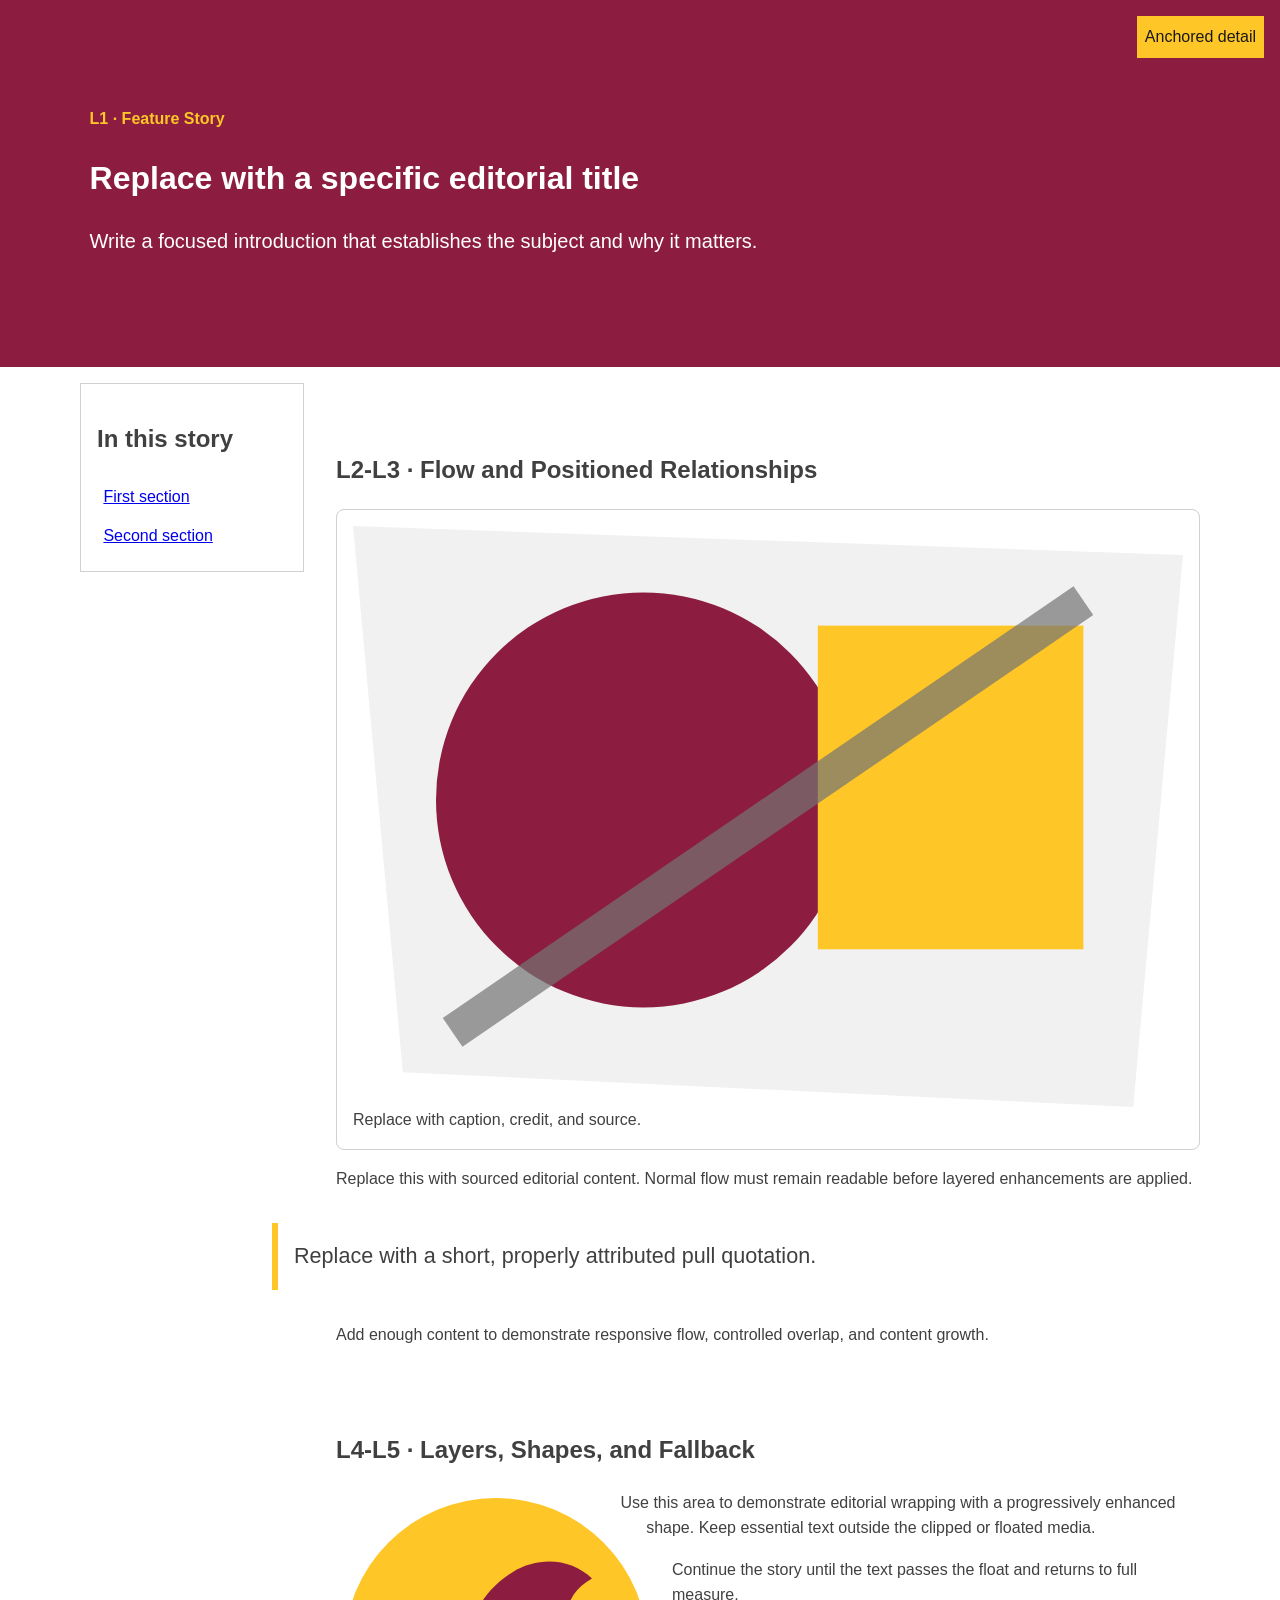
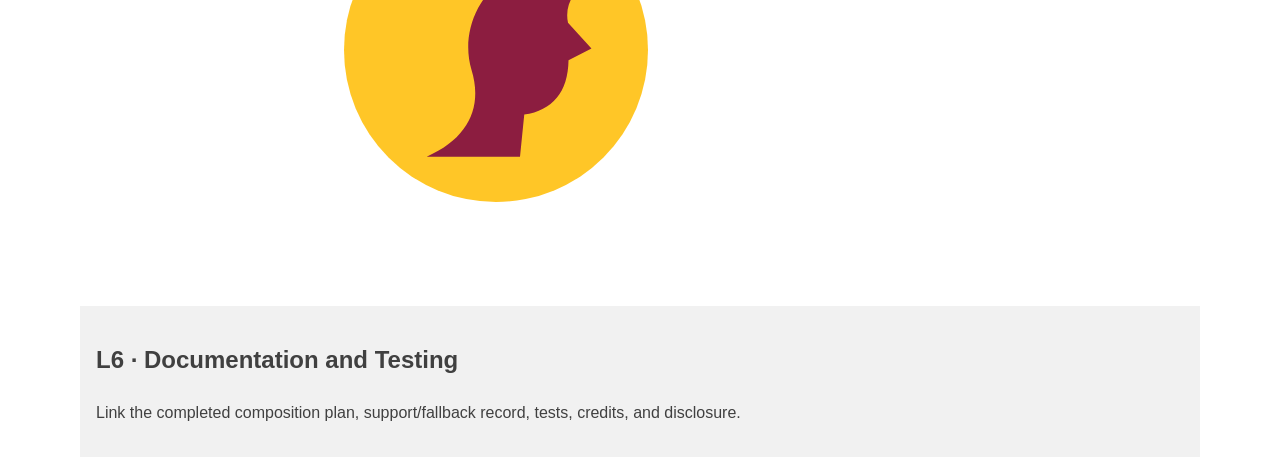
==== index.html @ 97b0f98b "Import starter files in repo" ====
<!doctype html>
<html lang="en">
    <head>
        <meta charset="utf-8">
        <meta name="viewport" content="width=device-width,initial-scale=1">
        <title>Layered Feature Story</title>
        <link rel="stylesheet" href="styles.css">
    </head>
    <body>
        <header class="feature-header">
            <p class="eyebrow">L1 · Feature Story</p>
            <h1>Replace with a specific editorial title</h1>
            <p class="lede">Write a focused introduction that establishes the subject and why it matters.</p>
            <span class="issue-badge">Anchored detail</span>
        </header>
        <main>
            <aside class="story-guide">
                <h2>In this story</h2>
                <a href="#section-one">First section</a>
                <a href="#section-two">Second section</a>
            </aside>
            <article>
                <section id="section-one">
                    <h2>L2-L3 · Flow and Positioned Relationships</h2>
                    <figure class="feature-figure">
                        <img src="feature.svg" alt="Replace with a contextual alternative" width="1000" height="700">
                        <figcaption>Replace with caption, credit, and source.</figcaption>
                    </figure>
                    <p>Replace this with sourced editorial content. Normal flow must remain readable before layered enhancements are applied.</p>
                    <blockquote class="pull-quote">Replace with a short, properly attributed pull quotation.</blockquote>
                    <p>Add enough content to demonstrate responsive flow, controlled overlap, and content growth.</p>
                </section>
                <section id="section-two">
                    <h2>L4-L5 · Layers, Shapes, and Fallback</h2>
                    <img class="shape-portrait" src="portrait.svg" alt="Replace with a contextual alternative" width="600" height="600">
                    <p>Use this area to demonstrate editorial wrapping with a progressively enhanced shape. Keep essential text outside the clipped or floated media.</p>
                    <p>Continue the story until the text passes the float and returns to full measure.</p>
                </section>
            </article>
            <section class="documentation">
                <h2>L6 · Documentation and Testing</h2>
                <p>Link the completed composition plan, support/fallback record, tests, credits, and disclosure.</p>
            </section>
        </main>
    </body>
    </html>
---- styles.css ----
:root{
    --color-text:#404040;
    --color-surface:#fff;
    --color-action:#8c1d40;
    --color-accent:#ffc627;
    --color-border:#d0d0d0;
    --color-muted:#5c6670;
    --space-3:1rem;
    --radius:.5rem;
    --measure:68ch;
    --layer-base:0;
    --layer-raised:10;
    --layer-sticky:20;
    --layer-overlay:30;
}
*,*::before,*::after{
    box-sizing:border-box;
}
html{
    scroll-behavior:smooth;
}
body{
    margin:0;
    color:var(--color-text);
    background:var(--color-surface);
    font-family:Arial,sans-serif;
    line-height:1.6;
}
.feature-header{
    position:relative;
    padding:clamp(2rem,7vw,6rem);
    background:var(--color-action);
    color:#fff;
}
.eyebrow{
    color:var(--color-accent);
    font-weight:700;
}
.lede{
    max-width:var(--measure);
    font-size:1.25rem;
}
.issue-badge{
    position:absolute;
    inset-block-start:1rem;
    inset-inline-end:1rem;
    padding:.5rem;
    background:var(--color-accent);
    color:#191919;
}
main{
    display:grid;
    gap:2rem;
    max-width:72rem;
    margin:auto;
    padding:var(--space-3);
}
article{
    min-width:0;
}
article section{
    display:flow-root;
    margin-block:3rem;
    scroll-margin-block-start:6rem;
}
.story-guide{
    align-self:start;
    padding:1rem;
    border:1px solid var(--color-border);
}
.story-guide a{
    display:block;
    padding:.4rem;
}
.feature-figure{
    position:relative;
    margin:0;
    padding:1rem;
    border:1px solid var(--color-border);
    border-radius:var(--radius);
}
img{
    display:block;
    max-width:100%;
    height:auto;
}
.pull-quote{
    margin:2rem 0;
    padding:1rem;
    border-inline-start:.4rem solid var(--color-accent);
    font-size:1.35rem;
}
.shape-portrait{
    width:min(45%,20rem);
    margin:0 1rem 1rem 0;
    border-radius:50%;
}
.documentation{
    grid-column:1/-1;
    padding:1rem;
    background:#f1f1f1;
}
@media (min-width:52rem){
    main{
        grid-template-columns:14rem 1fr;
    }
    .story-guide{
        position:sticky;
        inset-block-start:1rem;
        z-index:var(--layer-sticky);
    }
    .pull-quote{
        position:relative;
        z-index:var(--layer-raised);
        margin-inline-start:-4rem;
        background:var(--color-surface);;
    }
    @supports (shape-outside:circle(50%)){
        .shape-portrait{
            float:inline-start;
            shape-outside:circle(50%);
            shape-margin:1rem;}
        }
    }
    @supports (clip-path:polygon(0 0)){
        .feature-figure img{
            clip-path:polygon(0 0,100% 5%,94% 100%,6% 94%);}
        }
        :focus-visible{
            outline:.2rem solid var(--color-accent);
            outline-offset:.2rem;
        }
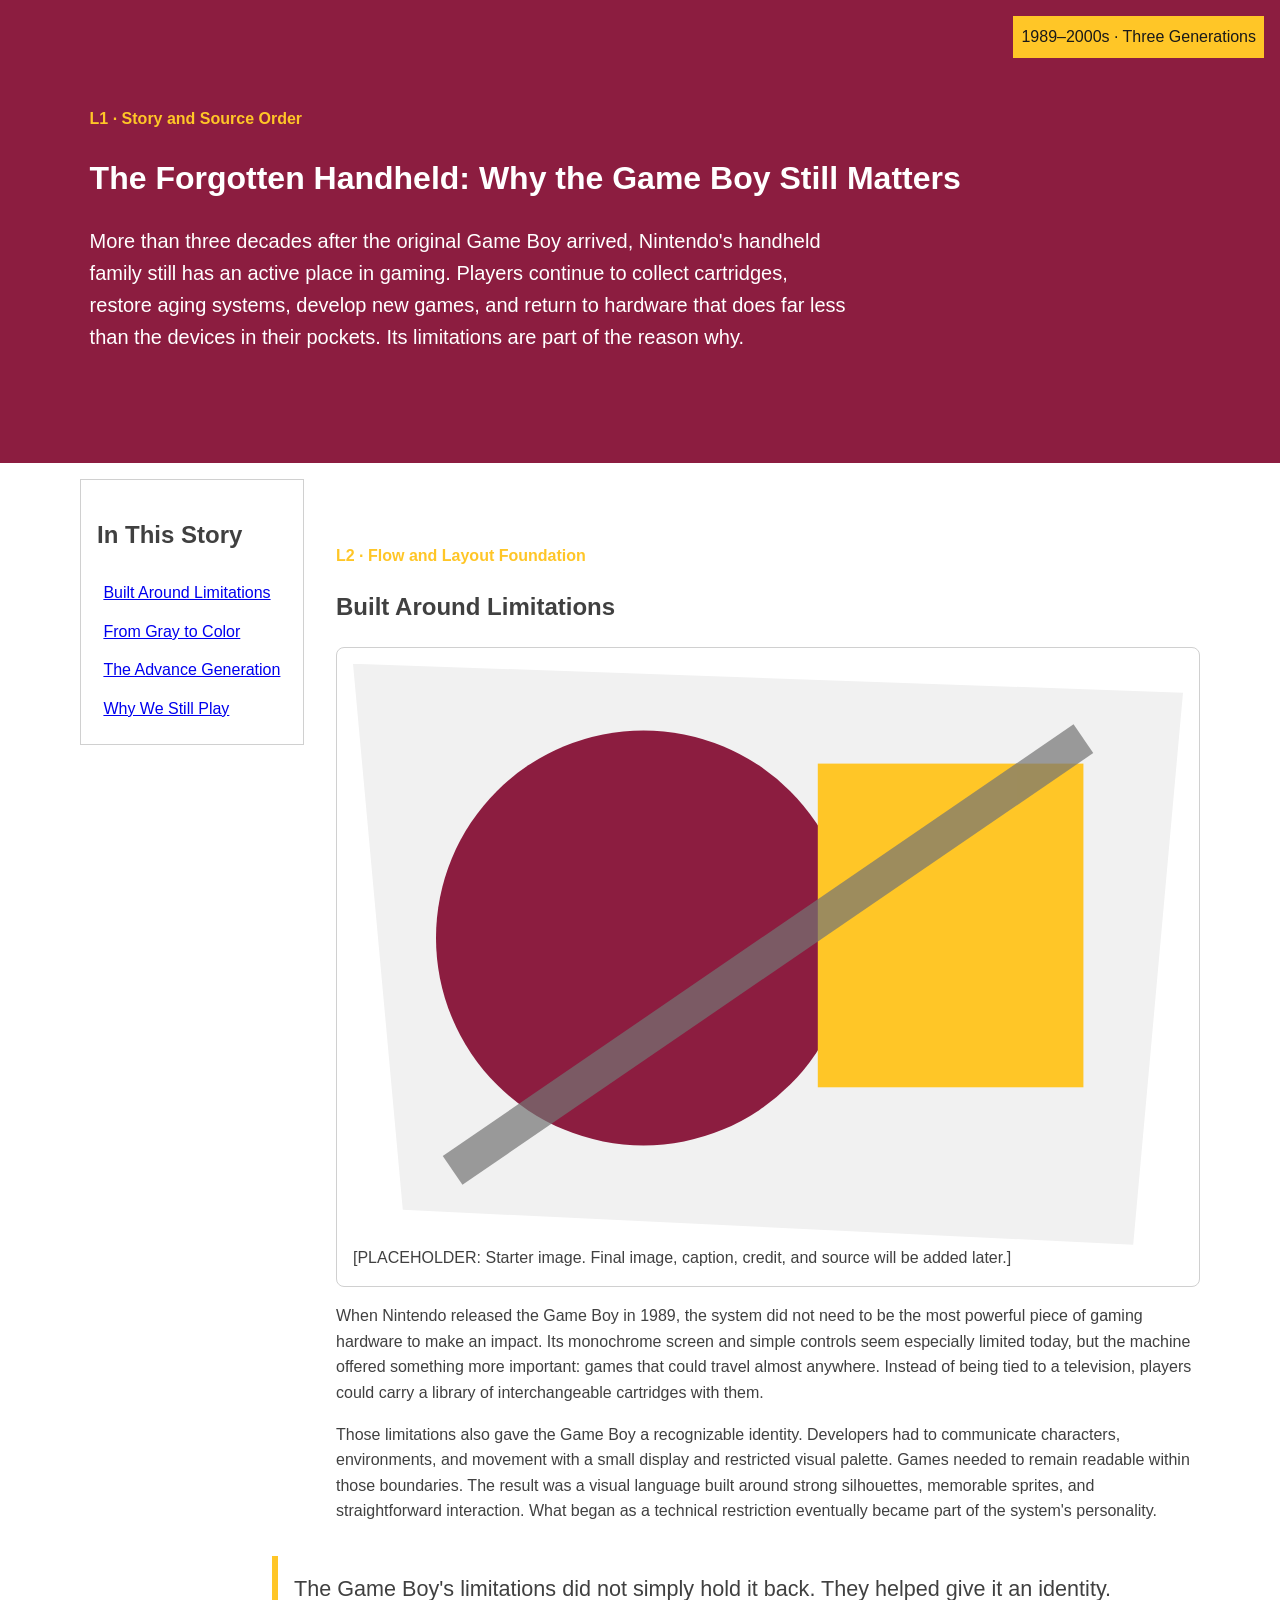
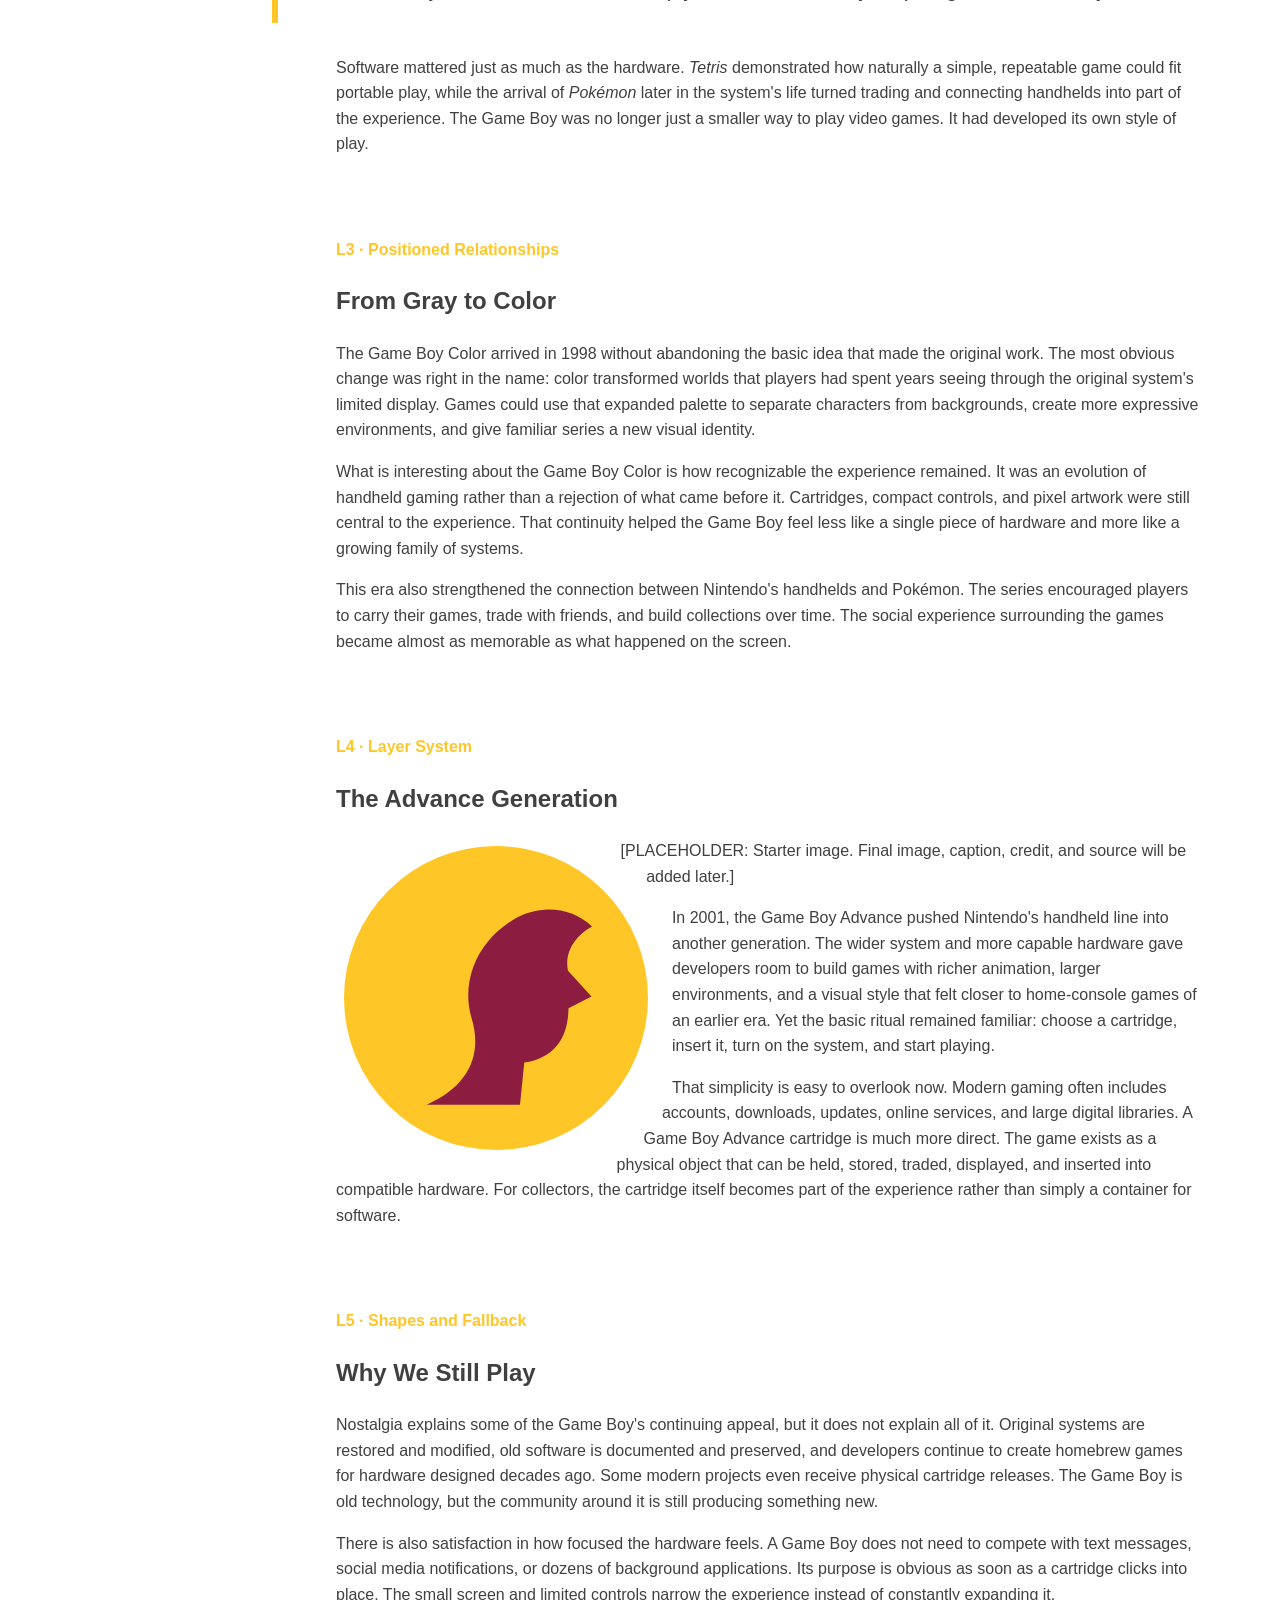
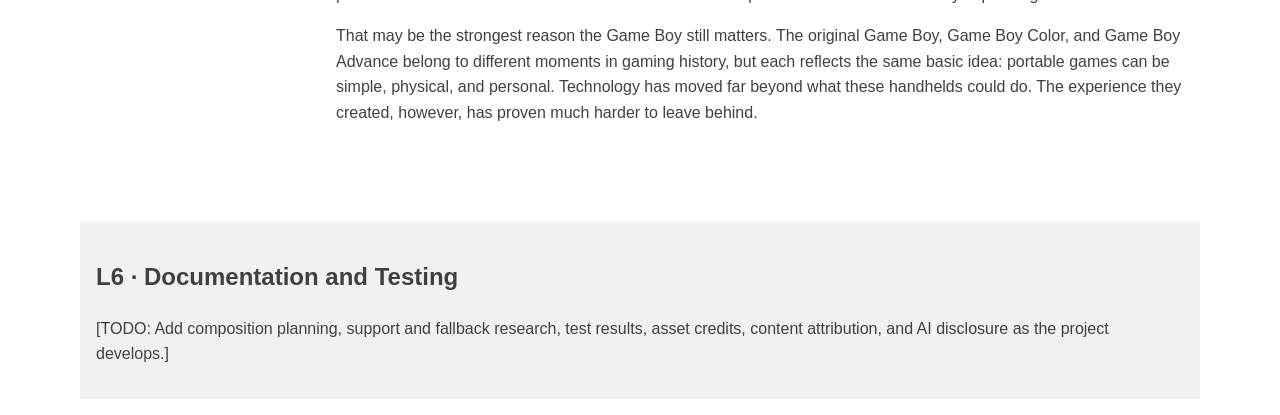
==== commit b0ed519b: "Restore composition plan, add researched Game Boy feature, add sources and credits page" ====
--- a/index.html
+++ b/index.html
@@ -2,45 +2,235 @@
 <html lang="en">
     <head>
         <meta charset="utf-8">
-        <meta name="viewport" content="width=device-width,initial-scale=1">
-        <title>Layered Feature Story</title>
+        <meta name="viewport" content="width=device-width, initial-scale=1">
+        <title>The Forgotten Handheld: Why the Game Boy Still Matters</title>
         <link rel="stylesheet" href="styles.css">
     </head>
+
     <body>
         <header class="feature-header">
-            <p class="eyebrow">L1 · Feature Story</p>
-            <h1>Replace with a specific editorial title</h1>
-            <p class="lede">Write a focused introduction that establishes the subject and why it matters.</p>
-            <span class="issue-badge">Anchored detail</span>
+            <p class="eyebrow">L1 · Story and Source Order</p>
+
+            <h1>The Forgotten Handheld: Why the Game Boy Still Matters</h1>
+
+            <span class="issue-badge">1989–2000s · Three Generations</span>
+
+            <p class="lede">
+                More than three decades after the original Game Boy arrived,
+                Nintendo's handheld family still has an active place in gaming.
+                Players continue to collect cartridges, restore aging systems,
+                develop new games, and return to hardware that does far less
+                than the devices in their pockets. Its limitations are part of
+                the reason why.
+            </p>
         </header>
+
         <main>
             <aside class="story-guide">
-                <h2>In this story</h2>
-                <a href="#section-one">First section</a>
-                <a href="#section-two">Second section</a>
+                <h2>In This Story</h2>
+
+                <nav aria-label="Feature story sections">
+                    <a href="#built-around-limitations">
+                        Built Around Limitations
+                    </a>
+                    <a href="#gray-to-color">
+                        From Gray to Color
+                    </a>
+                    <a href="#advance-generation">
+                        The Advance Generation
+                    </a>
+                    <a href="#why-we-still-play">
+                        Why We Still Play
+                    </a>
+                </nav>
             </aside>
+
             <article>
-                <section id="section-one">
-                    <h2>L2-L3 · Flow and Positioned Relationships</h2>
+                <section id="built-around-limitations">
+                    <p class="eyebrow">L2 · Flow and Layout Foundation</p>
+
+                    <h2>Built Around Limitations</h2>
+
                     <figure class="feature-figure">
-                        <img src="feature.svg" alt="Replace with a contextual alternative" width="1000" height="700">
-                        <figcaption>Replace with caption, credit, and source.</figcaption>
+                        <img
+                            src="feature.svg"
+                            alt="Placeholder artwork to be replaced with final Game Boy media"
+                            width="1000"
+                            height="700"
+                        >
+                        <figcaption>
+                            [PLACEHOLDER: Starter image. Final image, caption,
+                            credit, and source will be added later.]
+                        </figcaption>
                     </figure>
-                    <p>Replace this with sourced editorial content. Normal flow must remain readable before layered enhancements are applied.</p>
-                    <blockquote class="pull-quote">Replace with a short, properly attributed pull quotation.</blockquote>
-                    <p>Add enough content to demonstrate responsive flow, controlled overlap, and content growth.</p>
-                </section>
-                <section id="section-two">
-                    <h2>L4-L5 · Layers, Shapes, and Fallback</h2>
-                    <img class="shape-portrait" src="portrait.svg" alt="Replace with a contextual alternative" width="600" height="600">
-                    <p>Use this area to demonstrate editorial wrapping with a progressively enhanced shape. Keep essential text outside the clipped or floated media.</p>
-                    <p>Continue the story until the text passes the float and returns to full measure.</p>
+
+                    <p>
+                        When Nintendo released the Game Boy in 1989, the system
+                        did not need to be the most powerful piece of gaming
+                        hardware to make an impact. Its monochrome screen and
+                        simple controls seem especially limited today, but the
+                        machine offered something more important: games that
+                        could travel almost anywhere. Instead of being tied to
+                        a television, players could carry a library of
+                        interchangeable cartridges with them.
+                    </p>
+
+                    <p>
+                        Those limitations also gave the Game Boy a recognizable
+                        identity. Developers had to communicate characters,
+                        environments, and movement with a small display and
+                        restricted visual palette. Games needed to remain
+                        readable within those boundaries. The result was a
+                        visual language built around strong silhouettes,
+                        memorable sprites, and straightforward interaction.
+                        What began as a technical restriction eventually became
+                        part of the system's personality.
+                    </p>
+
+                    <p class="pull-quote">
+                        The Game Boy's limitations did not simply hold it back.
+                        They helped give it an identity.
+                    </p>
+
+                    <p>
+                        Software mattered just as much as the hardware.
+                        <cite>Tetris</cite> demonstrated how naturally a simple,
+                        repeatable game could fit portable play, while the
+                        arrival of <cite>Pokémon</cite> later in the system's
+                        life turned trading and connecting handhelds into part
+                        of the experience. The Game Boy was no longer just a
+                        smaller way to play video games. It had developed its
+                        own style of play.
+                    </p>
+                </section>
+
+                <section id="gray-to-color">
+                    <p class="eyebrow">L3 · Positioned Relationships</p>
+
+                    <h2>From Gray to Color</h2>
+
+                    <p>
+                        The Game Boy Color arrived in 1998 without abandoning
+                        the basic idea that made the original work. The most
+                        obvious change was right in the name: color transformed
+                        worlds that players had spent years seeing through the
+                        original system's limited display. Games could use that
+                        expanded palette to separate characters from
+                        backgrounds, create more expressive environments, and
+                        give familiar series a new visual identity.
+                    </p>
+
+                    <p>
+                        What is interesting about the Game Boy Color is how
+                        recognizable the experience remained. It was an
+                        evolution of handheld gaming rather than a rejection of
+                        what came before it. Cartridges, compact controls, and
+                        pixel artwork were still central to the experience.
+                        That continuity helped the Game Boy feel less like a
+                        single piece of hardware and more like a growing family
+                        of systems.
+                    </p>
+
+                    <p>
+                        This era also strengthened the connection between
+                        Nintendo's handhelds and Pokémon. The series encouraged
+                        players to carry their games, trade with friends, and
+                        build collections over time. The social experience
+                        surrounding the games became almost as memorable as
+                        what happened on the screen.
+                    </p>
+                </section>
+
+                <section id="advance-generation">
+                    <p class="eyebrow">L4 · Layer System</p>
+
+                    <h2>The Advance Generation</h2>
+
+                    <img
+                        class="shape-portrait"
+                        src="portrait.svg"
+                        alt="Placeholder artwork to be replaced with final Game Boy Advance media"
+                        width="600"
+                        height="600"
+                    >
+
+                    <p class="media-credit">
+                        [PLACEHOLDER: Starter image. Final image, caption,
+                        credit, and source will be added later.]
+                    </p>
+
+                    <p>
+                        In 2001, the Game Boy Advance pushed Nintendo's handheld
+                        line into another generation. The wider system and more
+                        capable hardware gave developers room to build games
+                        with richer animation, larger environments, and a
+                        visual style that felt closer to home-console games of
+                        an earlier era. Yet the basic ritual remained familiar:
+                        choose a cartridge, insert it, turn on the system, and
+                        start playing.
+                    </p>
+
+                    <p>
+                        That simplicity is easy to overlook now. Modern gaming
+                        often includes accounts, downloads, updates, online
+                        services, and large digital libraries. A Game Boy
+                        Advance cartridge is much more direct. The game exists
+                        as a physical object that can be held, stored, traded,
+                        displayed, and inserted into compatible hardware. For
+                        collectors, the cartridge itself becomes part of the
+                        experience rather than simply a container for software.
+                    </p>
+                </section>
+
+                <section id="why-we-still-play">
+                    <p class="eyebrow">L5 · Shapes and Fallback</p>
+
+                    <h2>Why We Still Play</h2>
+
+                    <p>
+                        Nostalgia explains some of the Game Boy's continuing
+                        appeal, but it does not explain all of it. Original
+                        systems are restored and modified, old software is
+                        documented and preserved, and developers continue to
+                        create homebrew games for hardware designed decades
+                        ago. Some modern projects even receive physical
+                        cartridge releases. The Game Boy is old technology,
+                        but the community around it is still producing
+                        something new.
+                    </p>
+
+                    <p>
+                        There is also satisfaction in how focused the hardware
+                        feels. A Game Boy does not need to compete with text
+                        messages, social media notifications, or dozens of
+                        background applications. Its purpose is obvious as
+                        soon as a cartridge clicks into place. The small screen
+                        and limited controls narrow the experience instead of
+                        constantly expanding it.
+                    </p>
+
+                    <p>
+                        That may be the strongest reason the Game Boy still
+                        matters. The original Game Boy, Game Boy Color, and
+                        Game Boy Advance belong to different moments in gaming
+                        history, but each reflects the same basic idea:
+                        portable games can be simple, physical, and personal.
+                        Technology has moved far beyond what these handhelds
+                        could do. The experience they created, however, has
+                        proven much harder to leave behind.
+                    </p>
                 </section>
             </article>
+
             <section class="documentation">
                 <h2>L6 · Documentation and Testing</h2>
-                <p>Link the completed composition plan, support/fallback record, tests, credits, and disclosure.</p>
+
+                <p>
+                    [TODO: Add composition planning, support and fallback
+                    research, test results, asset credits, content attribution,
+                    and AI disclosure as the project develops.]
+                </p>
             </section>
         </main>
     </body>
-    </html>+</html>
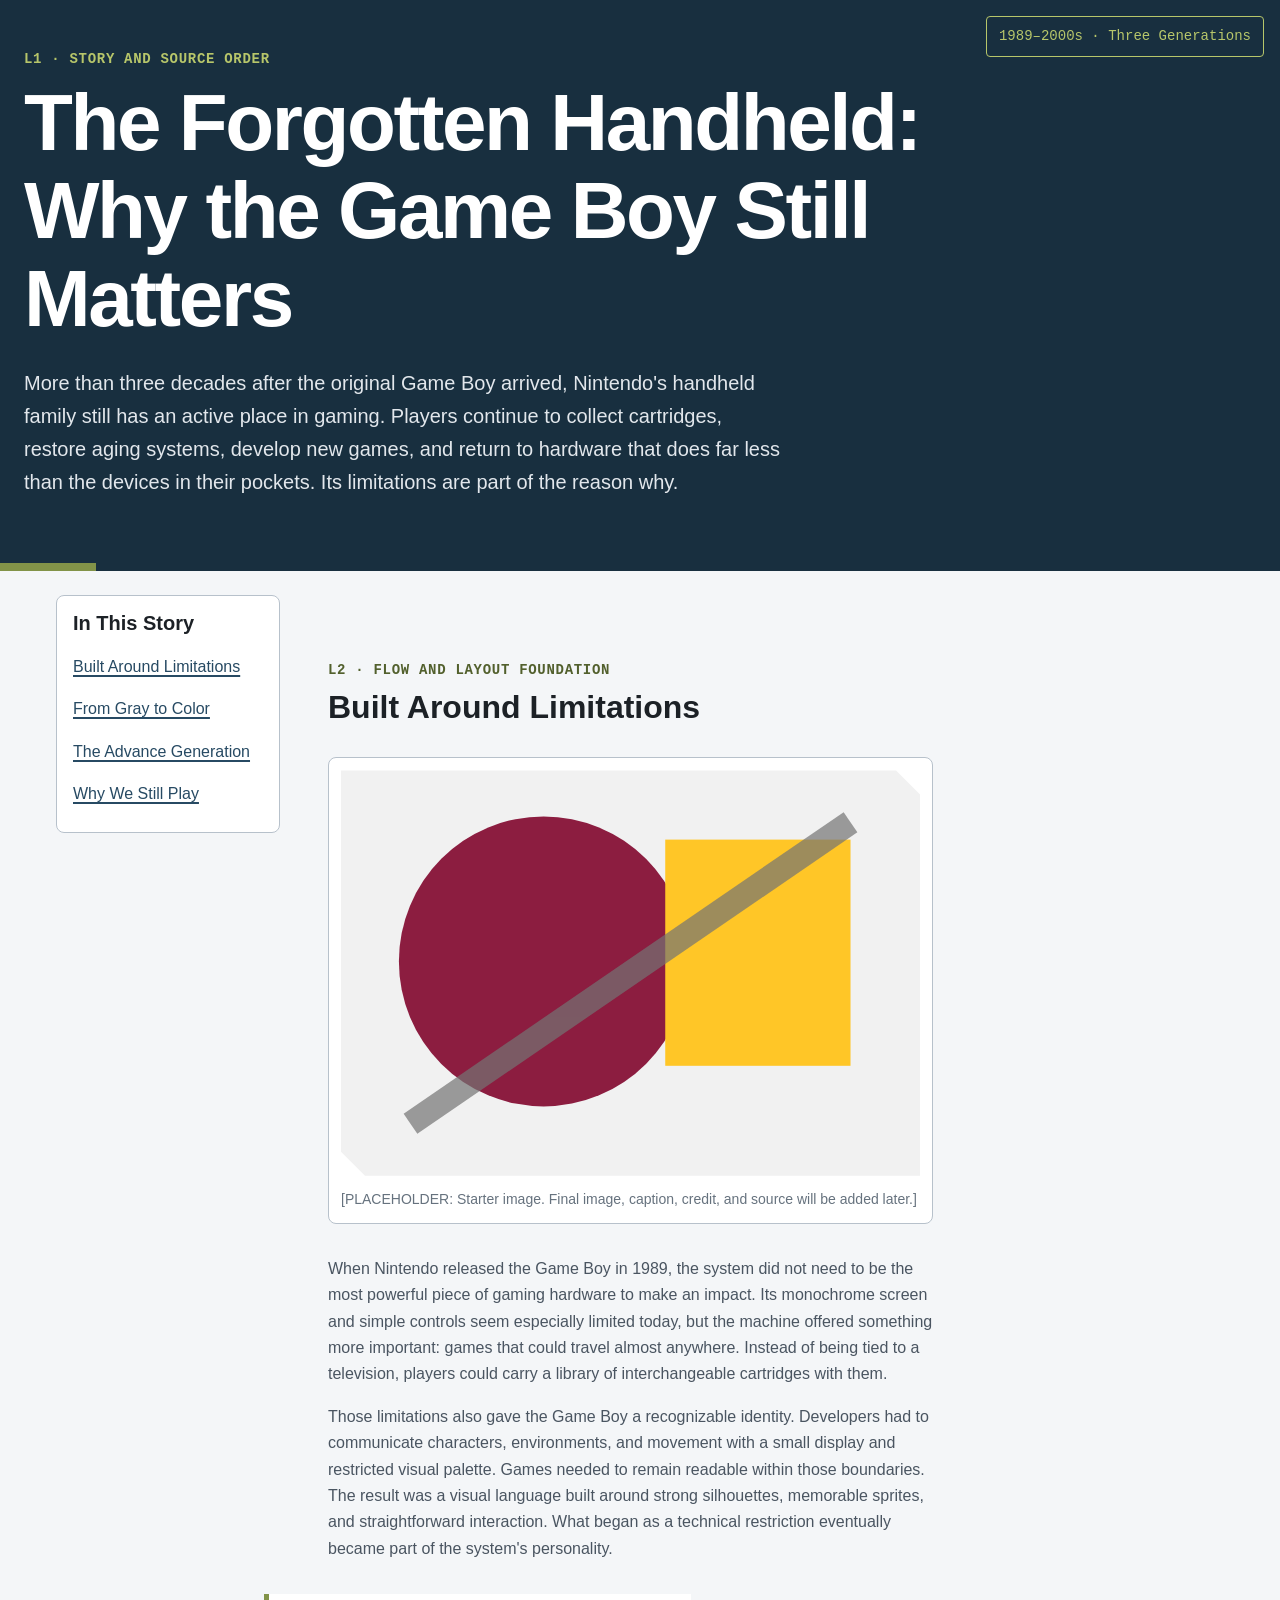
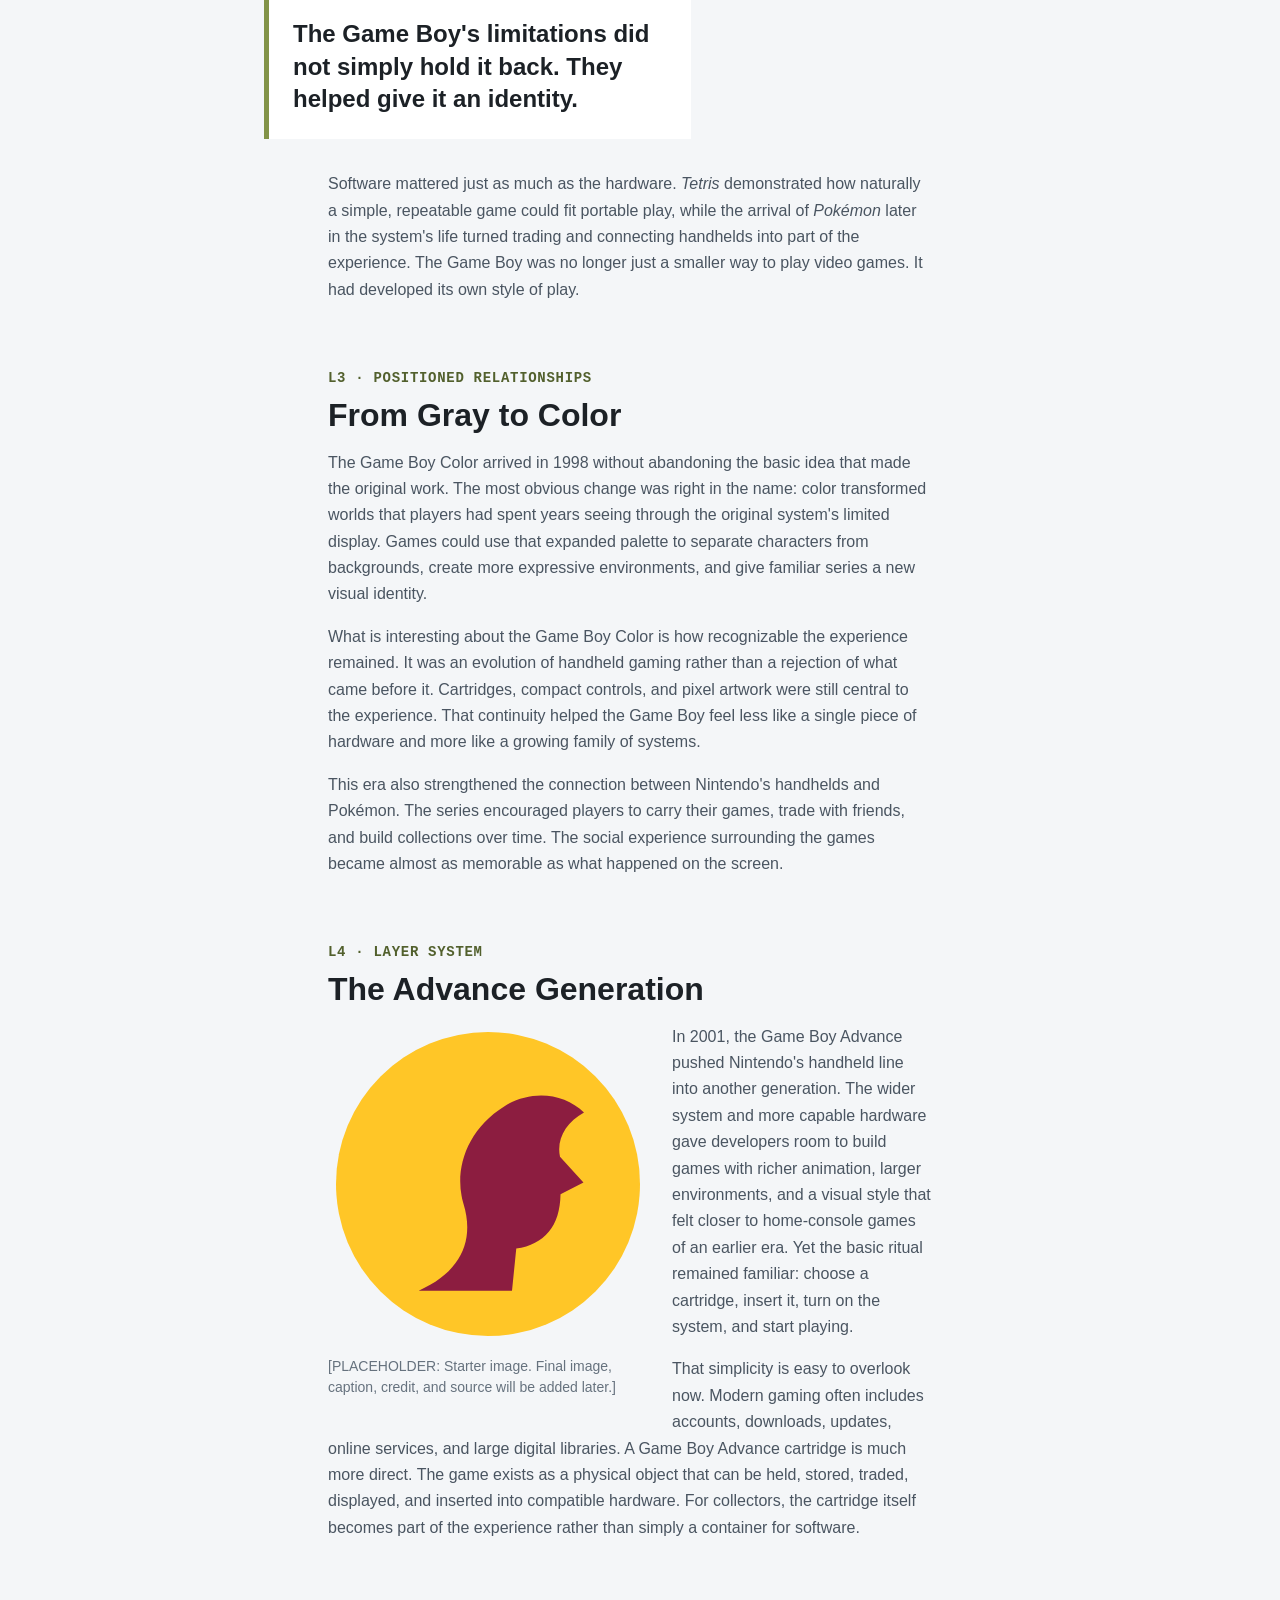
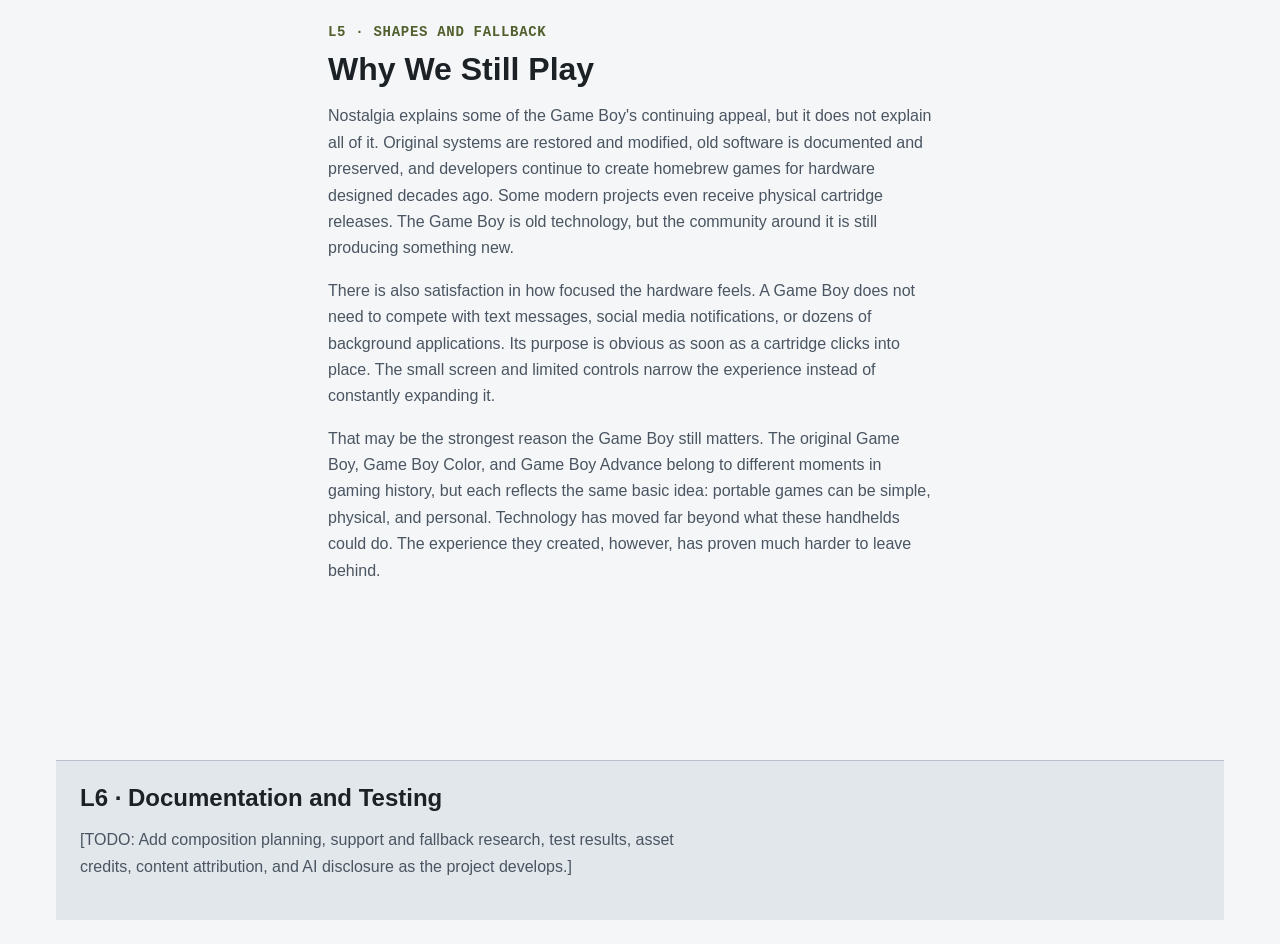
==== commit ecbe427c: "Add L5 shape treatments and responsive fallbacks" ====
--- a/index.html
+++ b/index.html
@@ -146,18 +146,19 @@
 
                     <h2>The Advance Generation</h2>
 
-                    <img
-                        class="shape-portrait"
-                        src="portrait.svg"
-                        alt="Placeholder artwork to be replaced with final Game Boy Advance media"
-                        width="600"
-                        height="600"
-                    >
-
-                    <p class="media-credit">
-                        [PLACEHOLDER: Starter image. Final image, caption,
-                        credit, and source will be added later.]
-                    </p>
+                    <figure class="shape-portrait">
+                        <img
+                             src="portrait.svg"
+                             alt="Placeholder artwork to be replaced with final Game Boy Advance media"
+                             width="600"
+                             height="600"
+    >
+
+                     <figcaption>
+                         [PLACEHOLDER: Starter image. Final image, caption,
+                         credit, and source will be added later.]
+                     </figcaption>
+                 </figure>
 
                     <p>
                         In 2001, the Game Boy Advance pushed Nintendo's handheld
--- a/styles.css
+++ b/styles.css
@@ -1,132 +1,459 @@
-:root{
-    --color-text:#404040;
-    --color-surface:#fff;
-    --color-action:#8c1d40;
-    --color-accent:#ffc627;
-    --color-border:#d0d0d0;
-    --color-muted:#5c6670;
-    --space-3:1rem;
-    --radius:.5rem;
-    --measure:68ch;
-    --layer-base:0;
-    --layer-raised:10;
-    --layer-sticky:20;
-    --layer-overlay:30;
-}
-*,*::before,*::after{
-    box-sizing:border-box;
-}
-html{
-    scroll-behavior:smooth;
-}
-body{
-    margin:0;
-    color:var(--color-text);
-    background:var(--color-surface);
-    font-family:Arial,sans-serif;
-    line-height:1.6;
-}
-.feature-header{
-    position:relative;
-    padding:clamp(2rem,7vw,6rem);
-    background:var(--color-action);
-    color:#fff;
-}
-.eyebrow{
-    color:var(--color-accent);
-    font-weight:700;
-}
-.lede{
-    max-width:var(--measure);
-    font-size:1.25rem;
-}
-.issue-badge{
-    position:absolute;
-    inset-block-start:1rem;
-    inset-inline-end:1rem;
-    padding:.5rem;
-    background:var(--color-accent);
-    color:#191919;
-}
-main{
-    display:grid;
-    gap:2rem;
-    max-width:72rem;
-    margin:auto;
-    padding:var(--space-3);
-}
-article{
-    min-width:0;
-}
-article section{
-    display:flow-root;
-    margin-block:3rem;
-    scroll-margin-block-start:6rem;
-}
-.story-guide{
-    align-self:start;
-    padding:1rem;
-    border:1px solid var(--color-border);
-}
-.story-guide a{
-    display:block;
-    padding:.4rem;
-}
-.feature-figure{
-    position:relative;
-    margin:0;
-    padding:1rem;
-    border:1px solid var(--color-border);
-    border-radius:var(--radius);
-}
-img{
-    display:block;
-    max-width:100%;
-    height:auto;
-}
-.pull-quote{
-    margin:2rem 0;
-    padding:1rem;
-    border-inline-start:.4rem solid var(--color-accent);
-    font-size:1.35rem;
-}
-.shape-portrait{
-    width:min(45%,20rem);
-    margin:0 1rem 1rem 0;
-    border-radius:50%;
-}
-.documentation{
-    grid-column:1/-1;
-    padding:1rem;
-    background:#f1f1f1;
-}
-@media (min-width:52rem){
-    main{
-        grid-template-columns:14rem 1fr;
-    }
-    .story-guide{
-        position:sticky;
-        inset-block-start:1rem;
-        z-index:var(--layer-sticky);
-    }
-    .pull-quote{
-        position:relative;
-        z-index:var(--layer-raised);
-        margin-inline-start:-4rem;
-        background:var(--color-surface);;
-    }
-    @supports (shape-outside:circle(50%)){
-        .shape-portrait{
-            float:inline-start;
-            shape-outside:circle(50%);
-            shape-margin:1rem;}
+/* =========================================================
+   The Forgotten Handheld
+   Design-system foundation
+   ========================================================= */
+
+
+/* ---------------------------------------------------------
+   1. Design tokens
+   --------------------------------------------------------- */
+
+:root {
+    /* Primitive color tokens */
+    --blue-200: #a9c6dd;
+    --blue-400: #6d9cbf;
+    --blue-600: #3d6b8f;
+    --blue-800: #274a63;
+    --blue-900: #182f3f;
+
+    --gray-0: #ffffff;
+    --gray-50: #f4f6f8;
+    --gray-100: #e2e7ec;
+    --gray-300: #b7c1cb;
+    --gray-500: #7c8894;
+    --gray-600: #66727e;
+    --gray-700: #4a5561;
+    --gray-900: #1c2126;
+
+    /* Game Boy-inspired accent */
+    --green-300: #b7c66a;
+    --green-500: #829348;
+    --green-700: #52602d;
+
+    /* Semantic color tokens */
+    --color-text: var(--gray-700);
+    --color-text-heading: var(--gray-900);
+    --color-text-muted: var(--gray-600);
+
+    --color-surface: var(--gray-50);
+    --color-surface-raised: var(--gray-0);
+    --color-surface-subtle: var(--gray-100);
+
+    --color-border: var(--gray-300);
+
+    --color-action: var(--blue-800);
+    --color-action-hover: var(--blue-900);
+
+    --color-accent: var(--green-500);
+    --color-accent-dark: var(--green-700);
+    --color-accent-soft: var(--green-300);
+
+    /* Typography */
+    --font-body: Arial, Helvetica, sans-serif;
+    --font-display: Arial, Helvetica, sans-serif;
+    --font-mono: "Courier New", Courier, monospace;
+
+    --text-sm: 0.875rem;
+    --text-base: 1rem;
+    --text-lg: 1.125rem;
+    --text-xl: 1.25rem;
+    --text-2xl: 1.5rem;
+    --text-3xl: 2rem;
+    --text-4xl: clamp(2.5rem, 7vw, 5rem);
+
+    /* Spacing */
+    --space-1: 0.25rem;
+    --space-2: 0.5rem;
+    --space-3: 0.75rem;
+    --space-4: 1rem;
+    --space-5: 1.5rem;
+    --space-6: 2rem;
+    --space-7: 3rem;
+    --space-8: 4rem;
+
+    /* Shape */
+    --radius-sm: 0.25rem;
+    --radius-md: 0.5rem;
+    --radius-lg: 1rem;
+
+    /* Reading and layout measures */
+    --measure-text: 68ch;
+    --measure-wide: 76rem;
+
+    /* Layer scale */
+    --layer-base: 0;
+    --layer-raised: 10;
+    --layer-sticky: 20;
+}
+
+
+/* ---------------------------------------------------------
+   2. Reset and base rules
+   --------------------------------------------------------- */
+
+*,
+*::before,
+*::after {
+    box-sizing: border-box;
+}
+
+html {
+    scroll-behavior: smooth;
+}
+
+body {
+    margin: 0;
+    background: var(--color-surface);
+    color: var(--color-text);
+    font-family: var(--font-body);
+    font-size: var(--text-base);
+    line-height: 1.65;
+}
+
+img {
+    display: block;
+    max-width: 100%;
+    height: auto;
+}
+
+figure {
+    margin: 0;
+}
+
+h1,
+h2,
+p {
+    margin-block-start: 0;
+}
+
+h1,
+h2 {
+    color: var(--color-text-heading);
+    font-family: var(--font-display);
+    line-height: 1.1;
+}
+
+h1 {
+    max-width: 24ch;
+    margin-block-end: var(--space-5);
+    font-size: var(--text-4xl);
+    letter-spacing: -0.03em;
+}
+
+h2 {
+    margin-block-end: var(--space-4);
+    font-size: var(--text-3xl);
+}
+
+p {
+    max-width: var(--measure-text);
+    margin-block-end: var(--space-4);
+}
+
+cite {
+    font-style: italic;
+}
+
+
+/* ---------------------------------------------------------
+   3. Links and focus
+   --------------------------------------------------------- */
+
+a {
+    color: var(--color-action);
+    text-decoration-thickness: 0.1em;
+    text-underline-offset: 0.18em;
+}
+
+a:hover {
+    color: var(--color-action-hover);
+}
+
+a:focus-visible {
+    outline: 0.2rem solid var(--color-accent);
+    outline-offset: 0.2rem;
+}
+
+
+/* ---------------------------------------------------------
+   4. Feature header
+   Includes L3 anchored badge and L4 pointer-safe decoration.
+   --------------------------------------------------------- */
+
+.feature-header {
+    position: relative;
+    padding: var(--space-7) var(--space-5);
+    background: var(--blue-900);
+    color: var(--gray-0);
+}
+
+.feature-header::after {
+    content: "";
+    position: absolute;
+    inset-inline-start: 0;
+    inset-block-end: 0;
+    width: 6rem;
+    height: 0.5rem;
+    background: var(--color-accent);
+    pointer-events: none;
+}
+
+.feature-header h1 {
+    color: var(--gray-0);
+}
+
+.feature-header .eyebrow {
+    color: var(--color-accent-soft);
+}
+
+.lede {
+    max-width: var(--measure-text);
+    margin-block-end: var(--space-5);
+    color: var(--gray-100);
+    font-size: var(--text-xl);
+}
+
+.issue-badge {
+    position: absolute;
+    inset-block-start: var(--space-4);
+    inset-inline-end: var(--space-4);
+    display: inline-block;
+    margin-block-end: var(--space-5);
+    padding: var(--space-2) var(--space-3);
+    border: 1px solid var(--color-accent-soft);
+    border-radius: var(--radius-sm);
+    color: var(--color-accent-soft);
+    font-family: var(--font-mono);
+    font-size: var(--text-sm);
+}
+
+
+/* ---------------------------------------------------------
+   5. Main content baseline
+   --------------------------------------------------------- */
+
+main {
+    max-width: var(--measure-wide);
+    margin-inline: auto;
+    padding: var(--space-5);
+}
+
+article {
+    min-width: 0;
+}
+
+article section {
+    margin-block: var(--space-8);
+    scroll-margin-block-start: var(--space-6);
+}
+
+.eyebrow,
+.section-label {
+    margin-block-end: var(--space-2);
+    color: var(--color-accent-dark);
+    font-family: var(--font-mono);
+    font-size: var(--text-sm);
+    font-weight: 700;
+    letter-spacing: 0.05em;
+    text-transform: uppercase;
+}
+
+
+/* ---------------------------------------------------------
+   6. Story guide baseline
+   Sticky behavior engages at 52rem.
+   --------------------------------------------------------- */
+
+.story-guide {
+    max-width: var(--measure-text);
+    margin-block-end: var(--space-7);
+    padding: var(--space-4);
+    border: 1px solid var(--color-border);
+    border-radius: var(--radius-md);
+    background: var(--color-surface-raised);
+}
+
+.story-guide h2 {
+    margin-block-end: var(--space-3);
+    font-size: var(--text-xl);
+}
+
+.story-guide a {
+    display: block;
+    padding-block: var(--space-2);
+}
+
+
+/* ---------------------------------------------------------
+   7. Editorial media baseline
+   Shape and clipping enhancements come later.
+   --------------------------------------------------------- */
+
+.feature-figure {
+    max-width: var(--measure-text);
+    margin-block: var(--space-6);
+    padding: var(--space-3);
+    border: 1px solid var(--color-border);
+    border-radius: var(--radius-md);
+    background: var(--color-surface-raised);
+}
+
+.feature-figure img {
+    width: 100%;
+}
+
+figcaption,
+.media-credit {
+    margin-block-start: var(--space-3);
+    color: var(--color-text-muted);
+    font-size: var(--text-sm);
+}
+
+.shape-portrait {
+    width: min(100%, 20rem);
+    margin-block: var(--space-5);
+}
+
+
+/* ---------------------------------------------------------
+   8. Pull quote baseline
+   --------------------------------------------------------- */
+
+.pull-quote {
+    max-width: 32ch;
+    margin-block: var(--space-6);
+    padding: var(--space-5);
+    border-inline-start: 0.35rem solid var(--color-accent);
+    background: var(--color-surface-raised);
+    color: var(--color-text-heading);
+    font-size: var(--text-2xl);
+    font-weight: 700;
+    line-height: 1.35;
+}
+
+
+/* ---------------------------------------------------------
+   9. Documentation
+   --------------------------------------------------------- */
+
+.documentation {
+    margin-block-start: var(--space-8);
+    padding: var(--space-5);
+    border-block-start: 1px solid var(--color-border);
+    background: var(--color-surface-subtle);
+}
+
+.documentation h2 {
+    font-size: var(--text-2xl);
+}
+
+
+/* =========================================================
+   L3-L4 · Responsive positioned and layered relationships
+   ========================================================= */
+
+@media (min-width: 52rem) {
+    main {
+        display: grid;
+        grid-template-columns: 14rem minmax(0, 1fr);
+        gap: var(--space-7);
+        align-items: start;
+    }
+
+    .story-guide {
+        position: sticky;
+        inset-block-start: var(--space-4);
+        align-self: start;
+        z-index: var(--layer-sticky);
+    }
+
+    article {
+        grid-column: 2;
+    }
+
+    .documentation {
+        grid-column: 1 / -1;
+    }
+
+    .pull-quote {
+        /*
+         * Relative positioning allows the quote to participate
+         * in the explicit L4 layer relationship.
+         */
+        position: relative;
+        z-index: var(--layer-raised);
+        margin-inline-start: -4rem;
+    }
+}
+
+
+/* ---------------------------------------------------------
+   Responsive disengagement
+   --------------------------------------------------------- */
+
+@media (max-width: 51.999rem) {
+    .issue-badge {
+        position: static;
+    }
+}
+
+
+/* =========================================================
+   L5 · Shapes and fallback
+   ========================================================= */
+
+
+/* ---------------------------------------------------------
+   Clip-path enhancement
+   The feature image remains rectangular if unsupported.
+   --------------------------------------------------------- */
+
+@supports (clip-path: polygon(0 0)) {
+    .feature-figure img {
+        clip-path: polygon(
+            0 0,
+            calc(100% - 1.5rem) 0,
+            100% 1.5rem,
+            100% 100%,
+            1.5rem 100%,
+            0 calc(100% - 1.5rem)
+        );
+    }
+}
+
+
+/* ---------------------------------------------------------
+   Editorial shape wrap
+   Only engages when there is enough horizontal space.
+   --------------------------------------------------------- */
+
+@media (min-width: 52rem) {
+    #advance-generation {
+        display: flow-root;
+    }
+
+    .shape-portrait {
+        float: inline-start;
+        width: min(42%, 20rem);
+        margin-block: 0 var(--space-5);
+        margin-inline: 0 var(--space-5);
+    }
+
+    .shape-portrait img {
+        width: 100%;
+    }
+
+    .shape-portrait figcaption {
+        margin-block-start: var(--space-3);
+        color: var(--color-text-muted);
+        font-size: var(--text-sm);
+        line-height: 1.5;
+    }
+
+    @supports (shape-outside: inset(0)) {
+        .shape-portrait {
+            shape-outside: inset(0);
+            shape-margin: var(--space-4);
         }
     }
-    @supports (clip-path:polygon(0 0)){
-        .feature-figure img{
-            clip-path:polygon(0 0,100% 5%,94% 100%,6% 94%);}
-        }
-        :focus-visible{
-            outline:.2rem solid var(--color-accent);
-            outline-offset:.2rem;
-        }
+}
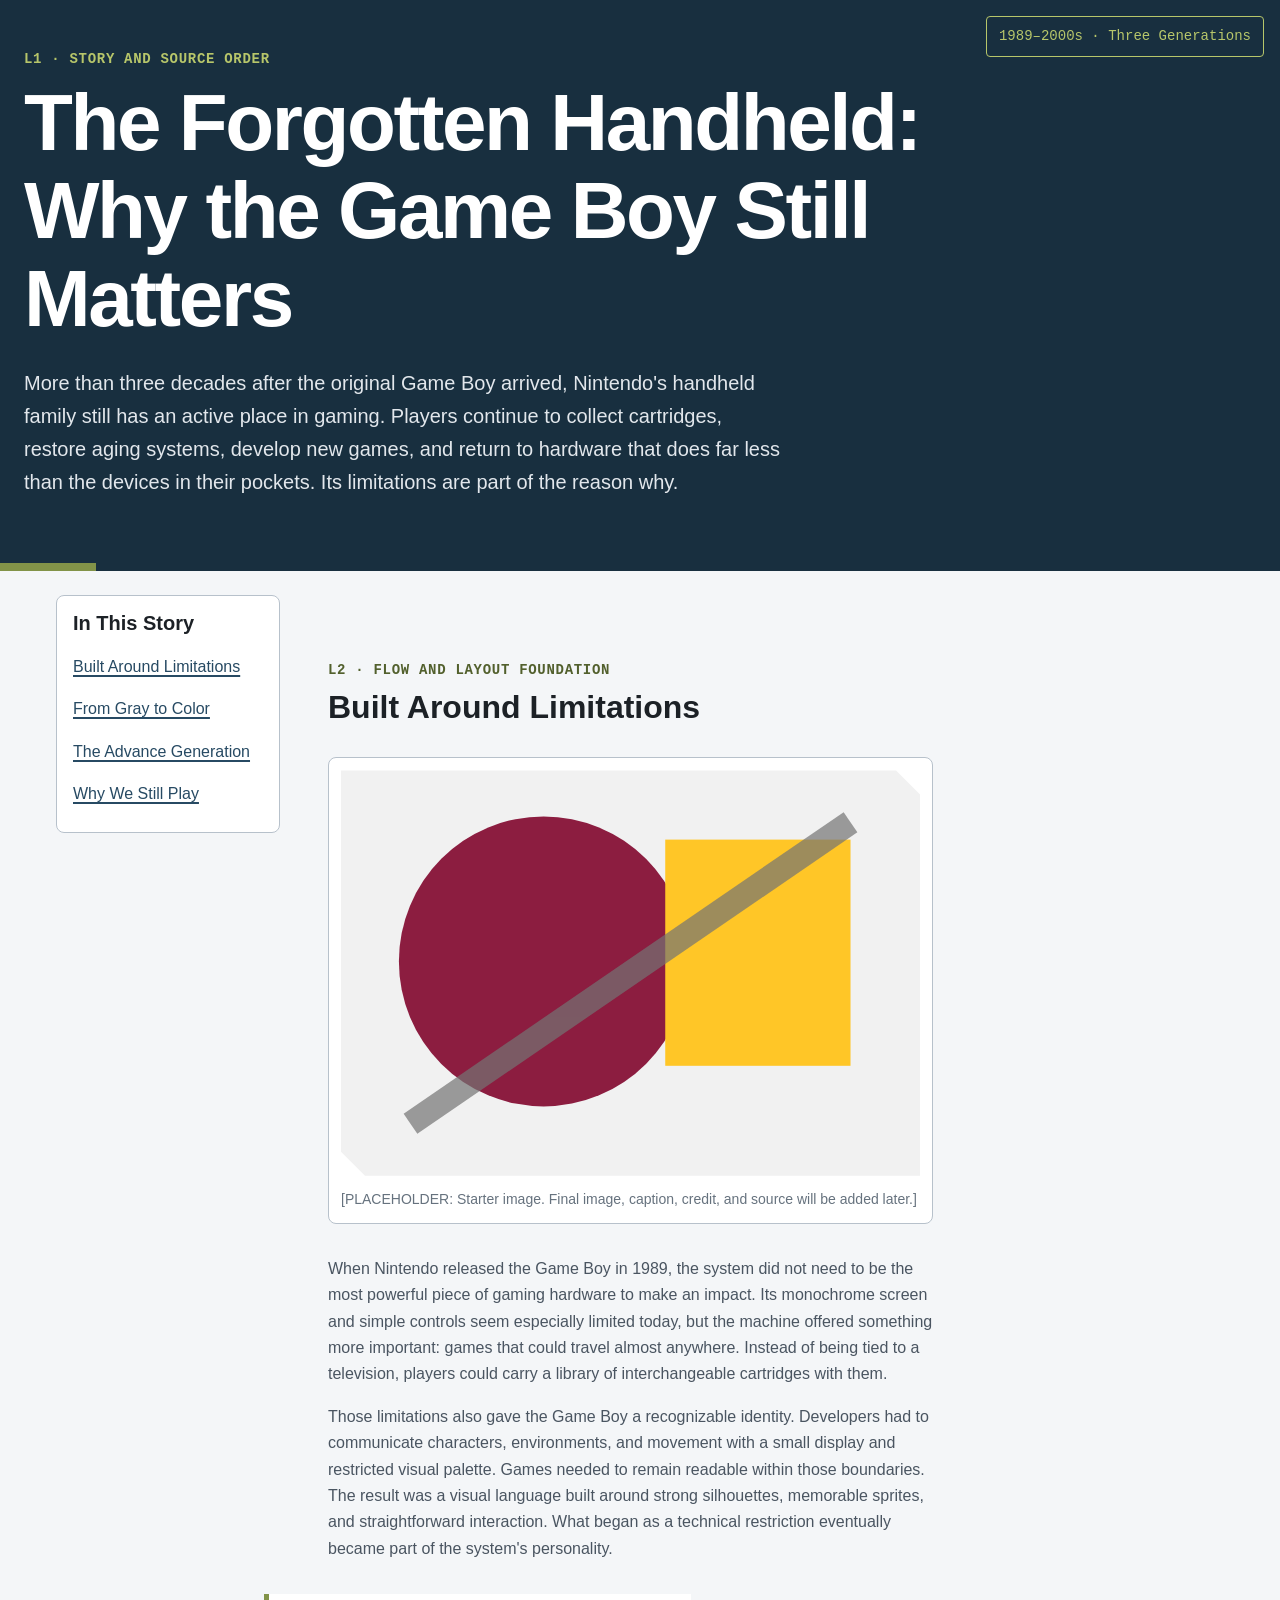
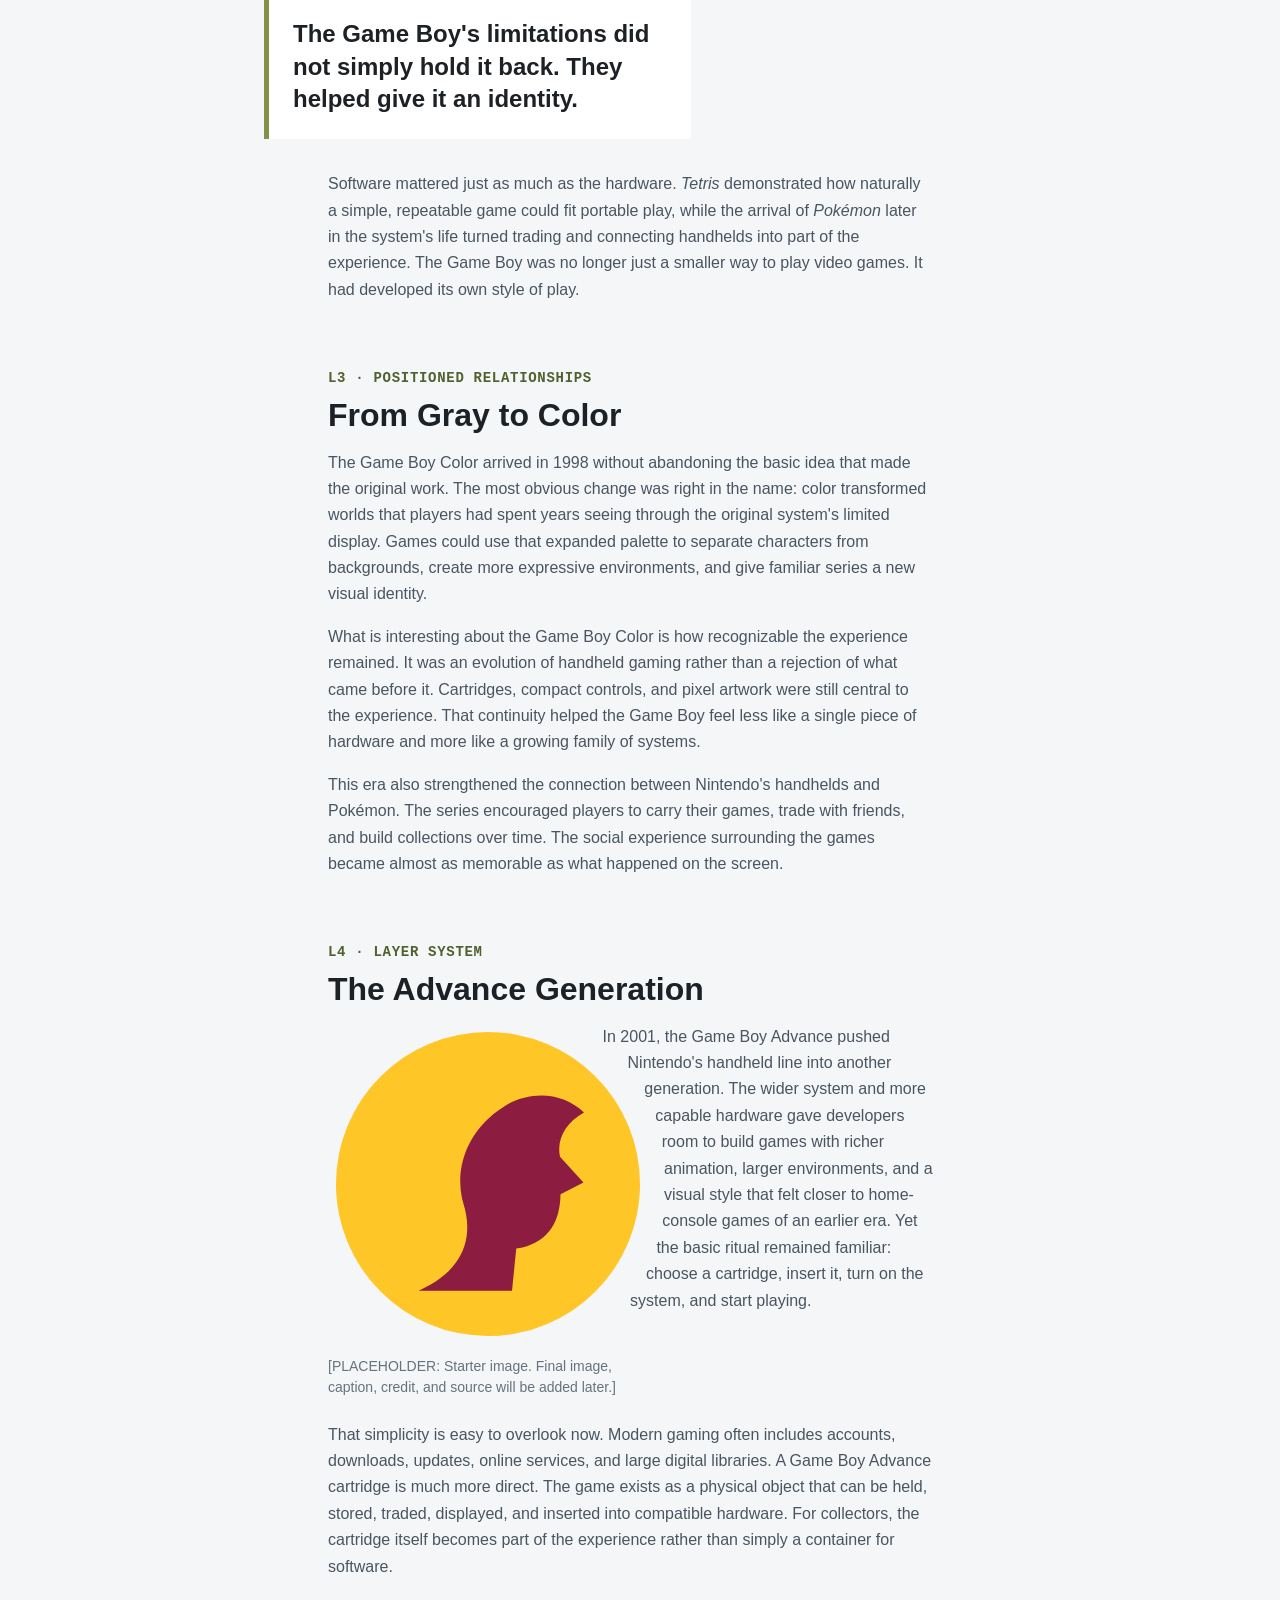
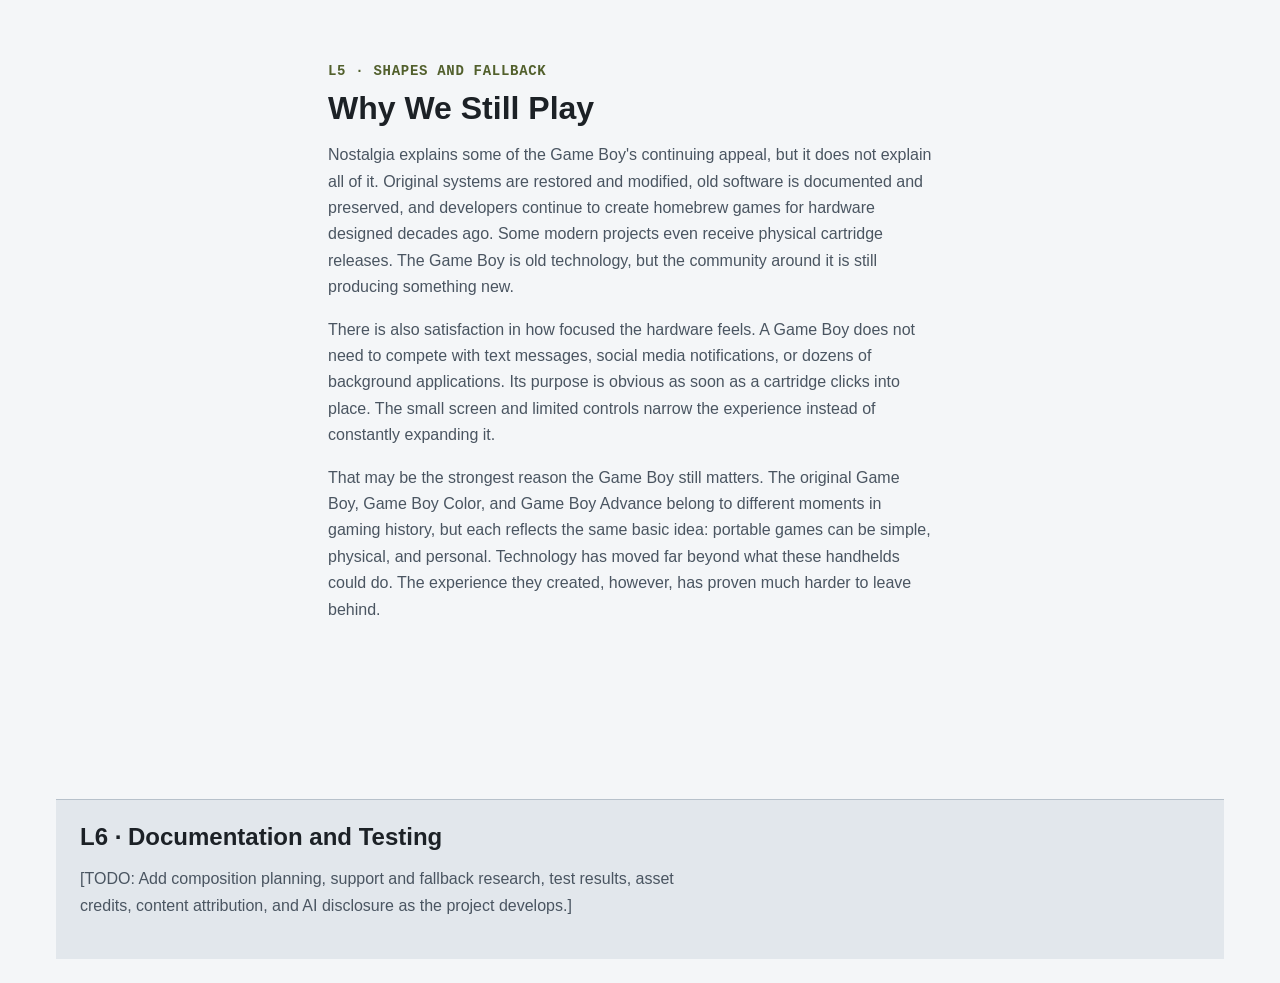
==== commit 8d7dd21f: "Refine responsive shape wrap and document breakpoint testing" ====
--- a/index.html
+++ b/index.html
@@ -171,7 +171,7 @@
                         start playing.
                     </p>
 
-                    <p>
+                    <p class="clear-shaped-media">
                         That simplicity is easy to overlook now. Modern gaming
                         often includes accounts, downloads, updates, online
                         services, and large digital libraries. A Game Boy
--- a/styles.css
+++ b/styles.css
@@ -427,33 +427,45 @@
    Only engages when there is enough horizontal space.
    --------------------------------------------------------- */
 
-@media (min-width: 52rem) {
+
+/* Enhanced editorial shape treatment */
+@media (min-width: 68rem) {
     #advance-generation {
         display: flow-root;
     }
 
     .shape-portrait {
+        --portrait-size: min(42vw, 20rem);
+
         float: inline-start;
-        width: min(42%, 20rem);
+        width: var(--portrait-size);
         margin-block: 0 var(--space-5);
         margin-inline: 0 var(--space-5);
     }
 
     .shape-portrait img {
+        display: block;
         width: 100%;
+        height: auto;
     }
 
     .shape-portrait figcaption {
-        margin-block-start: var(--space-3);
-        color: var(--color-text-muted);
-        font-size: var(--text-sm);
-        line-height: 1.5;
-    }
-
-    @supports (shape-outside: inset(0)) {
+    line-height: 1.5;
+}
+
+    .clear-shaped-media {
+        clear: inline-start;
+    }
+
+    @supports (shape-outside: circle(1rem at 1rem 1rem)) {
         .shape-portrait {
-            shape-outside: inset(0);
+            shape-outside: circle(
+                calc(var(--portrait-size) / 2)
+                at
+                calc(var(--portrait-size) / 2)
+                calc(var(--portrait-size) / 2)
+            );
             shape-margin: var(--space-4);
         }
     }
-}
+}
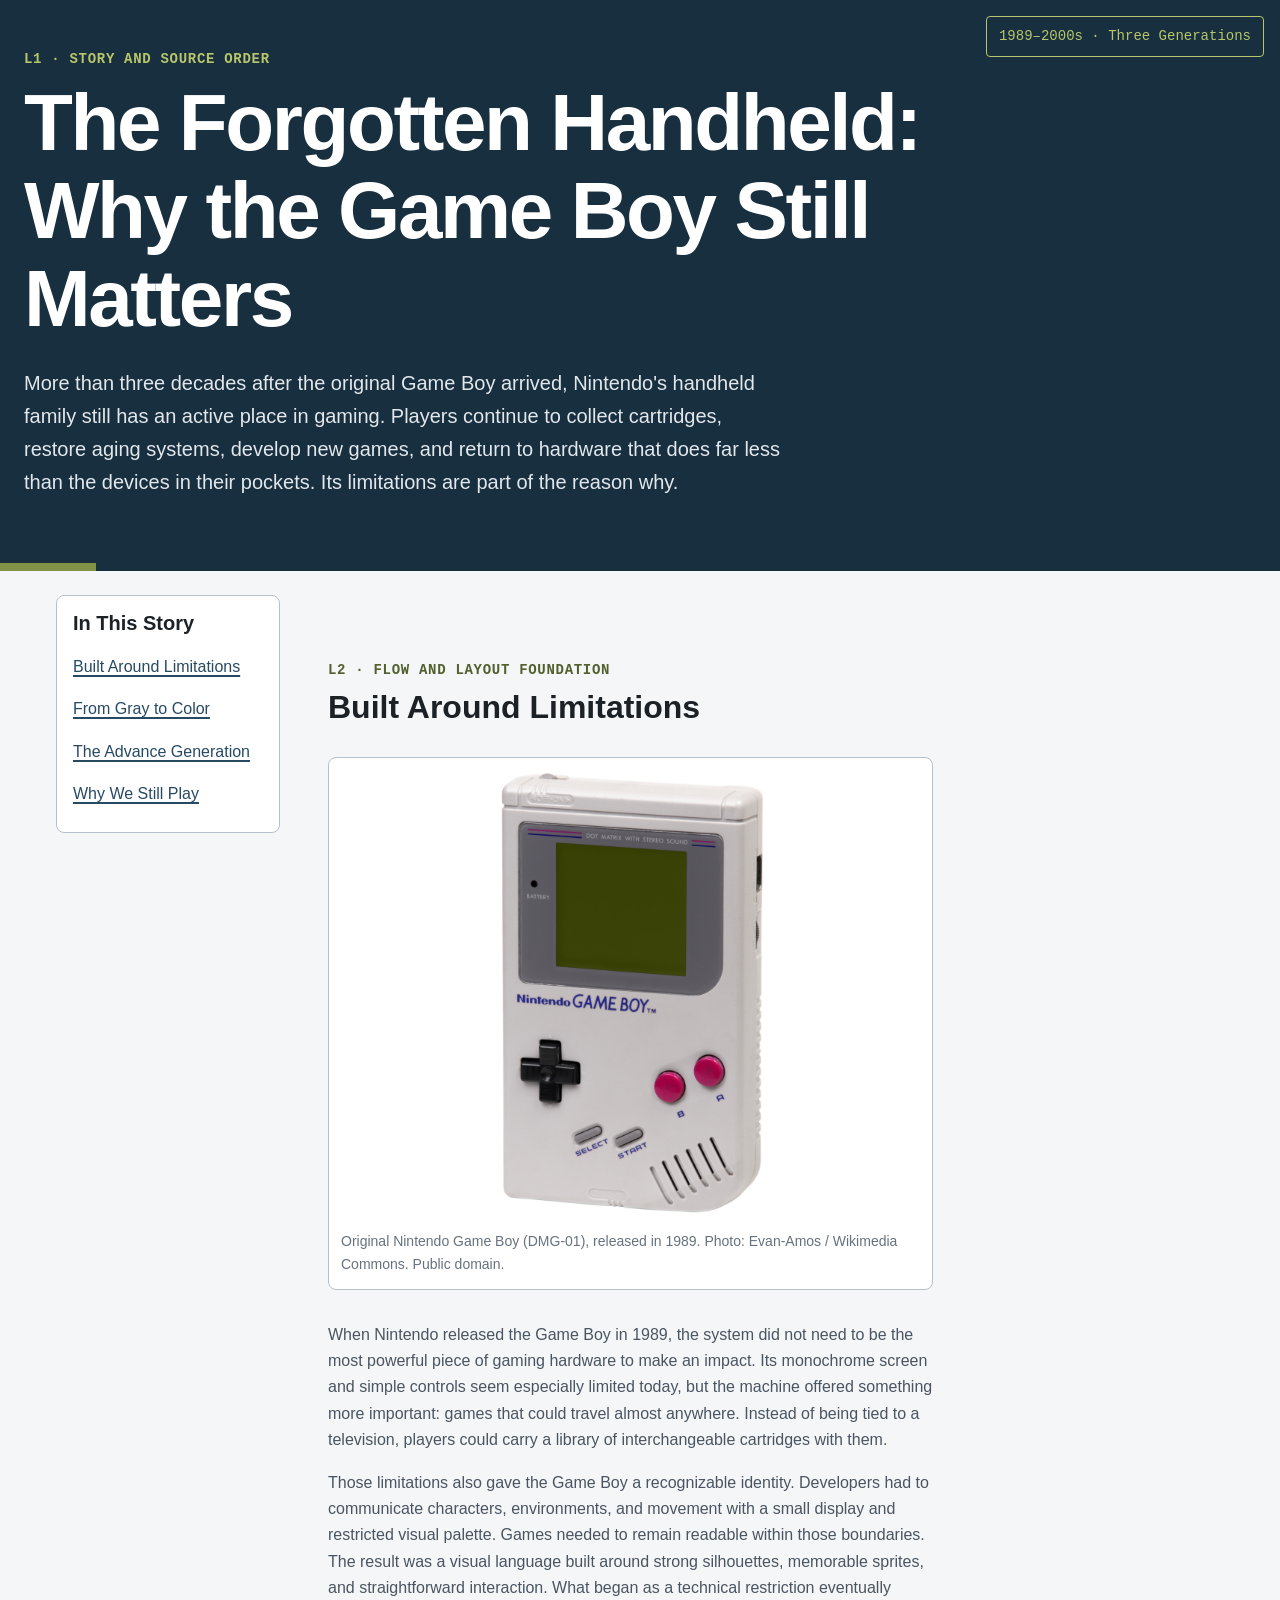
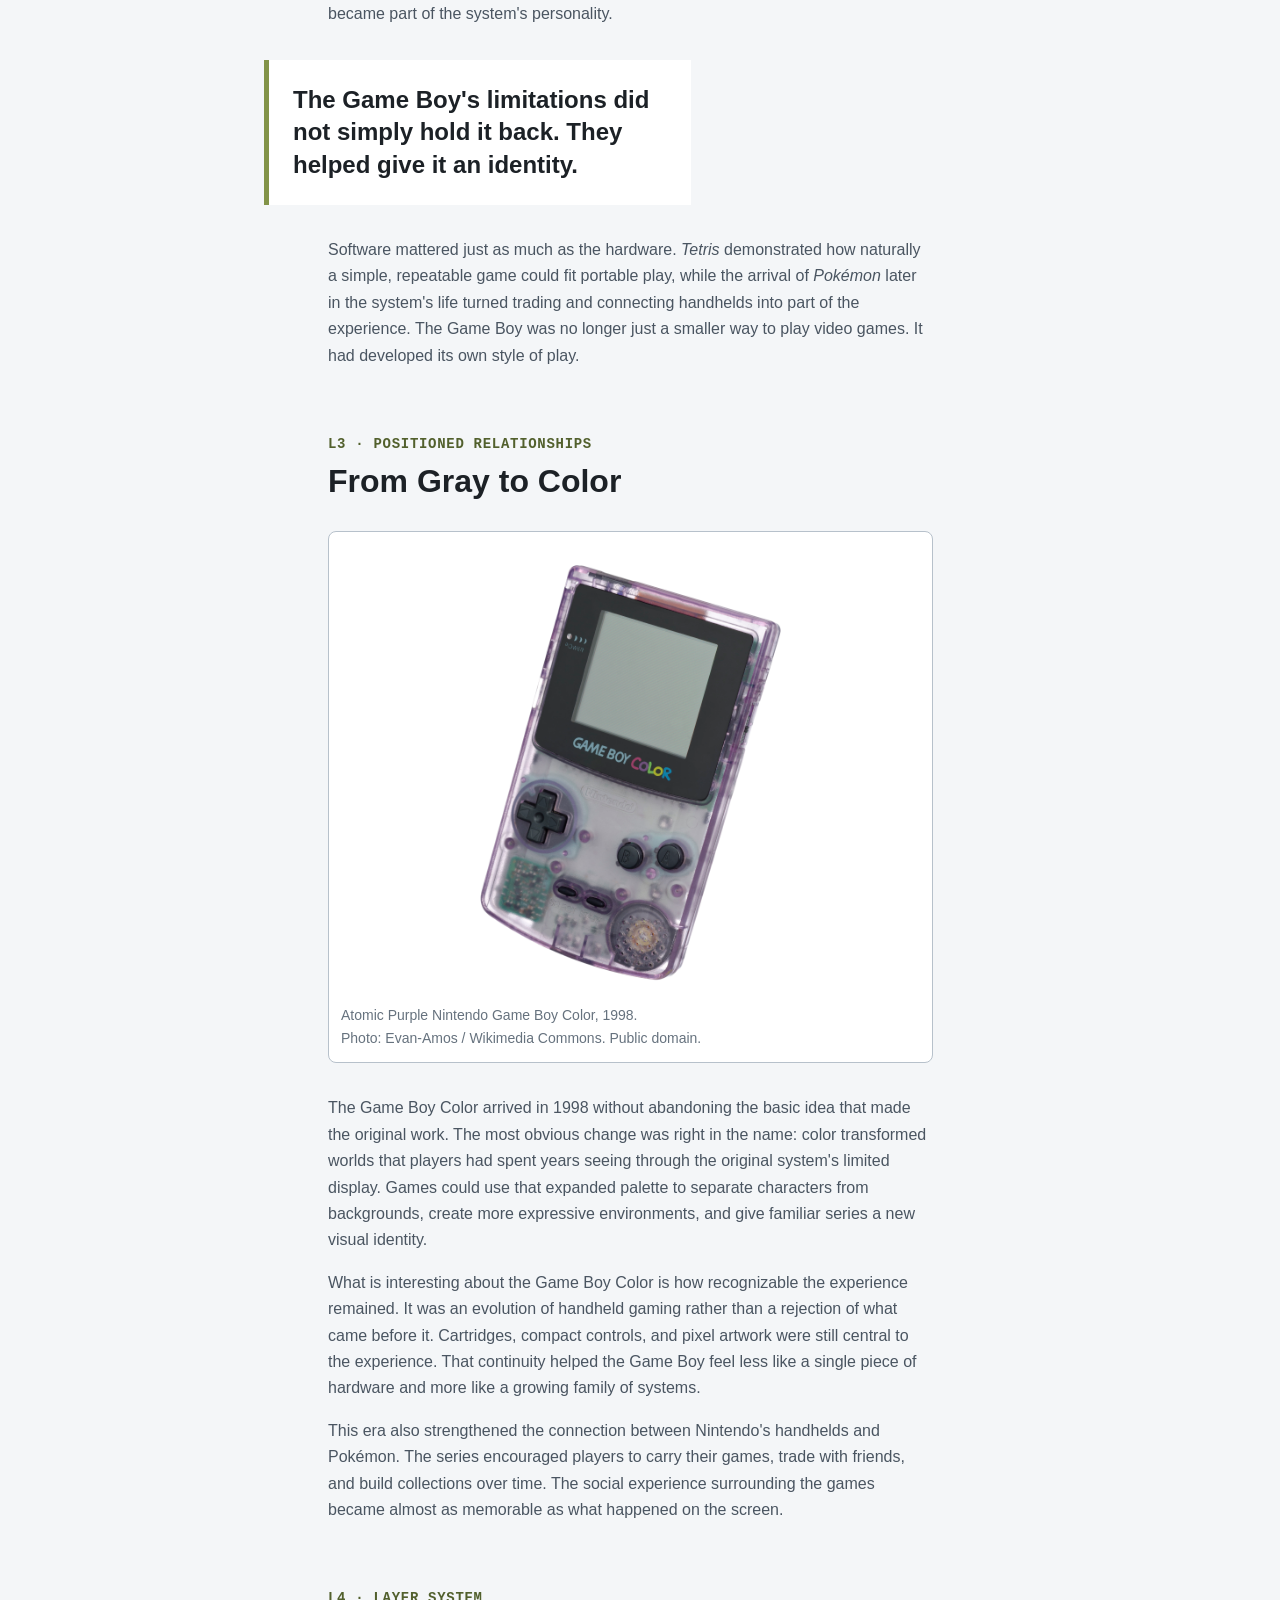
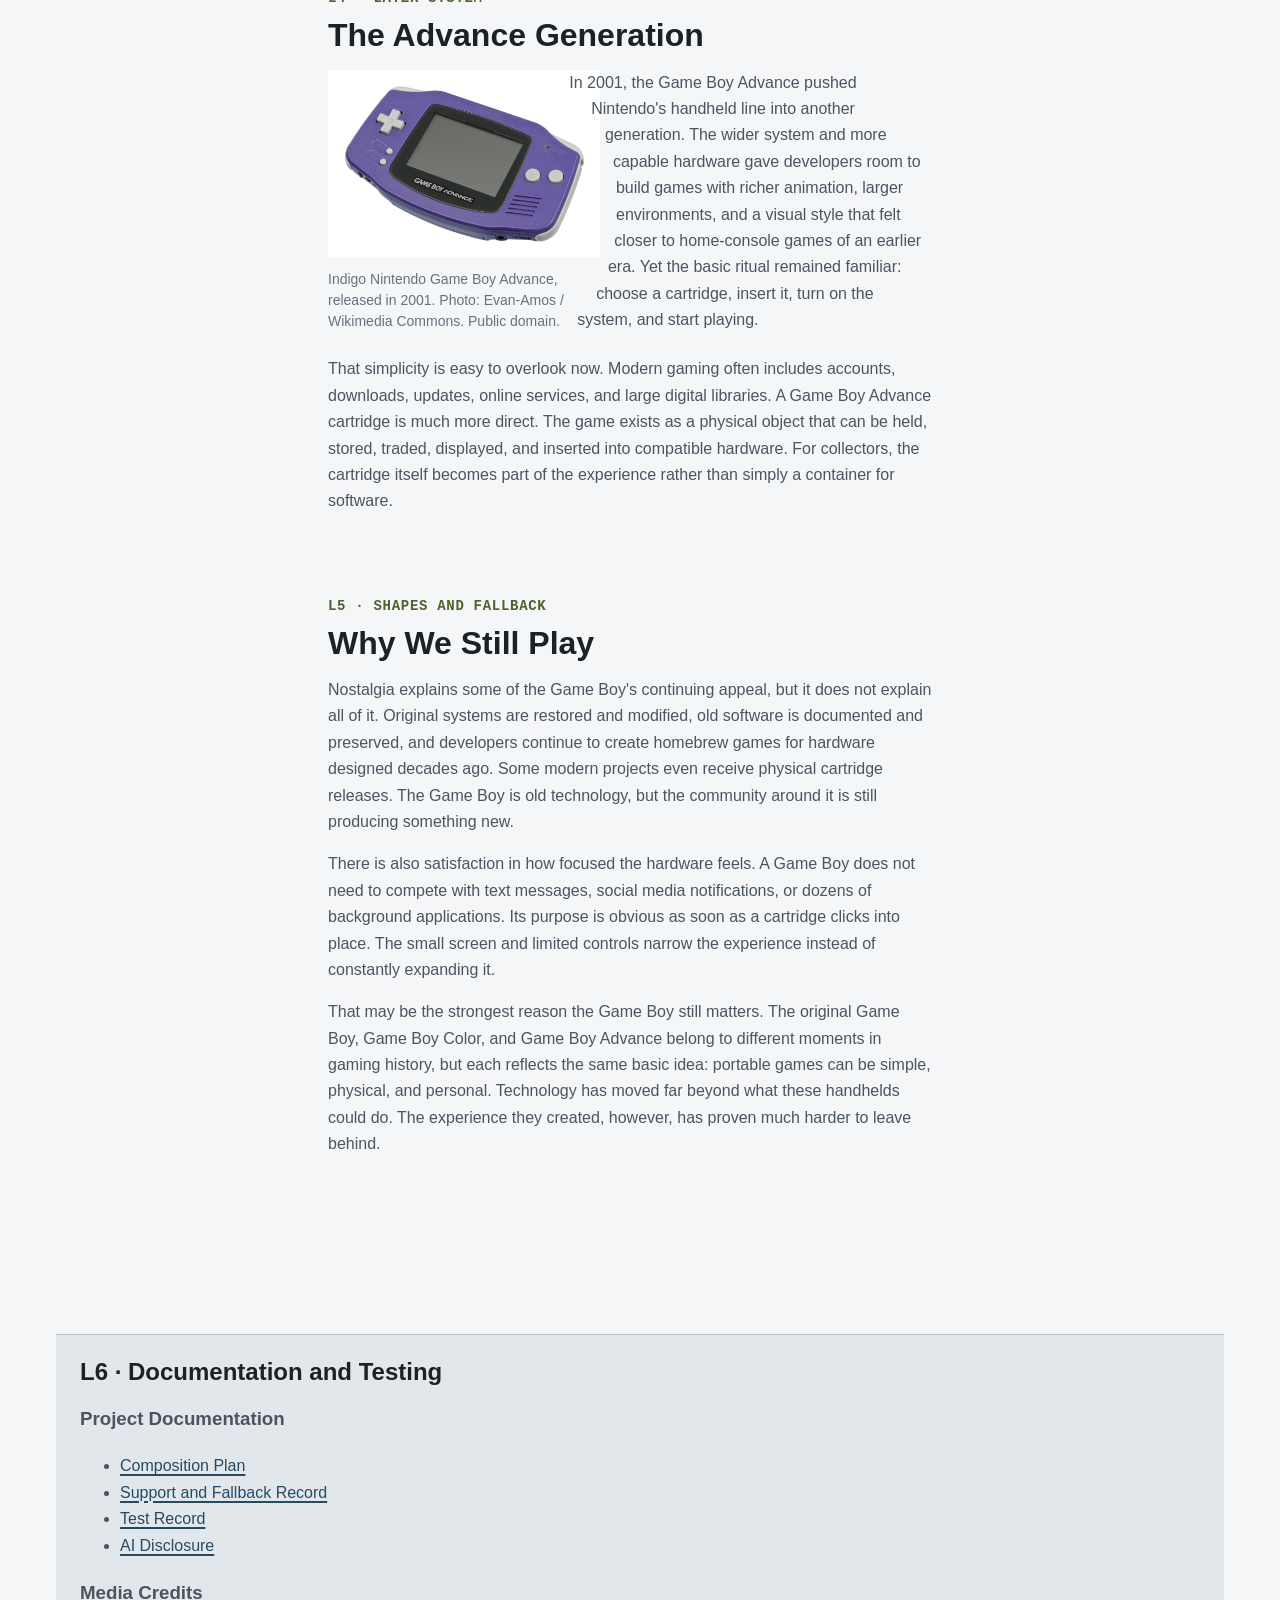
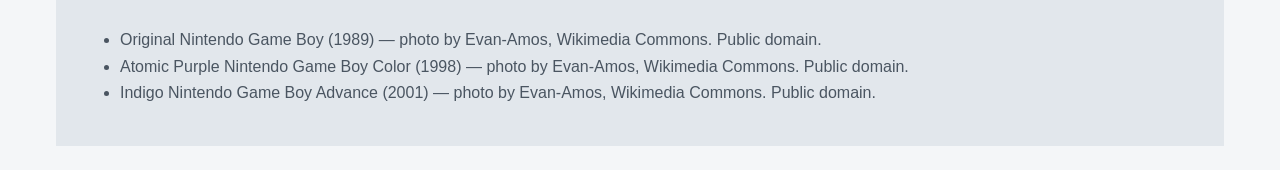
==== commit 1d9dfc89: "Replace place holder images with actual Gameboy images and update html and css accordingly" ====
--- a/index.html
+++ b/index.html
@@ -45,7 +45,11 @@
                 </nav>
             </aside>
 
-            <article>
+            <article aria-labelledby="article-heading">
+
+                <h2 id="article-heading" class="visually-hidden">
+                    The Game Boy Story
+                </h2>
                 <section id="built-around-limitations">
                     <p class="eyebrow">L2 · Flow and Layout Foundation</p>
 
@@ -53,15 +57,13 @@
 
                     <figure class="feature-figure">
                         <img
-                            src="feature.svg"
-                            alt="Placeholder artwork to be replaced with final Game Boy media"
-                            width="1000"
-                            height="700"
+                            src="images/game-boy-original.jpg"
+                            alt="Original Nintendo Game Boy with gray body, green monochrome screen, black directional pad, and magenta A and B buttons."   
                         >
                         <figcaption>
-                            [PLACEHOLDER: Starter image. Final image, caption,
-                            credit, and source will be added later.]
-                        </figcaption>
+                            Original Nintendo Game Boy (DMG-01), released in 1989.
+                            Photo: Evan-Amos / Wikimedia Commons. Public domain.
+                         </figcaption>
                     </figure>
 
                     <p>
@@ -109,6 +111,17 @@
 
                     <h2>From Gray to Color</h2>
 
+                    <figure class="color-figure">
+                        <img
+                            src="images/game-boy-color.jpg"
+                            alt="Atomic Purple Nintendo Game Boy Color shown from the front."
+                        >
+                        <figcaption>
+                            Atomic Purple Nintendo Game Boy Color, 1998.<br>
+                            Photo: Evan-Amos / Wikimedia Commons. Public domain.
+                        </figcaption>
+                    </figure>
+
                     <p>
                         The Game Boy Color arrived in 1998 without abandoning
                         the basic idea that made the original work. The most
@@ -148,17 +161,16 @@
 
                     <figure class="shape-portrait">
                         <img
-                             src="portrait.svg"
-                             alt="Placeholder artwork to be replaced with final Game Boy Advance media"
-                             width="600"
-                             height="600"
-    >
-
-                     <figcaption>
-                         [PLACEHOLDER: Starter image. Final image, caption,
-                         credit, and source will be added later.]
-                     </figcaption>
-                 </figure>
+                            src="images/game-boy-advance.jpg"
+                            alt="Indigo Nintendo Game Boy Advance handheld console"
+                            width="4200"
+                            height="2900"
+                        >
+                        <figcaption>
+                            Indigo Nintendo Game Boy Advance, released in 2001.
+                            Photo: Evan-Amos / Wikimedia Commons. Public domain.
+                        </figcaption>
+                    </figure>
 
                     <p>
                         In 2001, the Game Boy Advance pushed Nintendo's handheld
@@ -226,11 +238,36 @@
             <section class="documentation">
                 <h2>L6 · Documentation and Testing</h2>
 
-                <p>
-                    [TODO: Add composition planning, support and fallback
-                    research, test results, asset credits, content attribution,
-                    and AI disclosure as the project develops.]
-                </p>
+                <h3>Project Documentation</h3>
+                <ul>
+                    <li><a href="composition-plan.html">Composition Plan</a></li>
+                    <li><a href="support-fallback-record.md">Support and Fallback Record</a></li>
+                    <li><a href="test-record.md">Test Record</a></li>
+                    <li><a href="ai-disclosure.md">AI Disclosure</a></li>
+                </ul>
+
+                </ul>
+
+                <h3>Media Credits</h3>
+                <ul>
+                    <li>
+                        Original Nintendo Game Boy (1989) —
+                        photo by Evan-Amos, Wikimedia Commons.
+                        Public domain.
+                    </li>
+
+                    <li>
+                        Atomic Purple Nintendo Game Boy Color (1998) —
+                        photo by Evan-Amos, Wikimedia Commons.
+                        Public domain.
+                    </li>
+
+                    <li>
+                        Indigo Nintendo Game Boy Advance (2001) —
+                        photo by Evan-Amos, Wikimedia Commons.
+                        Public domain.
+                    </li>
+                </ul>
             </section>
         </main>
     </body>
--- a/styles.css
+++ b/styles.css
@@ -114,6 +114,19 @@
     display: block;
     max-width: 100%;
     height: auto;
+}
+
+/* Accessible visually hidden content */
+.visually-hidden {
+    position: absolute;
+    width: 1px;
+    height: 1px;
+    padding: 0;
+    margin: -1px;
+    overflow: hidden;
+    clip: rect(0, 0, 0, 0);
+    white-space: nowrap;
+    border: 0;
 }
 
 figure {
@@ -289,7 +302,8 @@
    Shape and clipping enhancements come later.
    --------------------------------------------------------- */
 
-.feature-figure {
+.feature-figure,
+.color-figure {
     max-width: var(--measure-text);
     margin-block: var(--space-6);
     padding: var(--space-3);
@@ -298,8 +312,13 @@
     background: var(--color-surface-raised);
 }
 
-.feature-figure img {
-    width: 100%;
+.feature-figure img,
+.color-figure img {
+  display: block;
+  width: 100%;
+  height: 28rem;
+  object-fit: contain;
+  object-position: center;
 }
 
 figcaption,
@@ -435,7 +454,7 @@
     }
 
     .shape-portrait {
-        --portrait-size: min(42vw, 20rem);
+        --portrait-size: min(36vw, 17rem);
 
         float: inline-start;
         width: var(--portrait-size);
